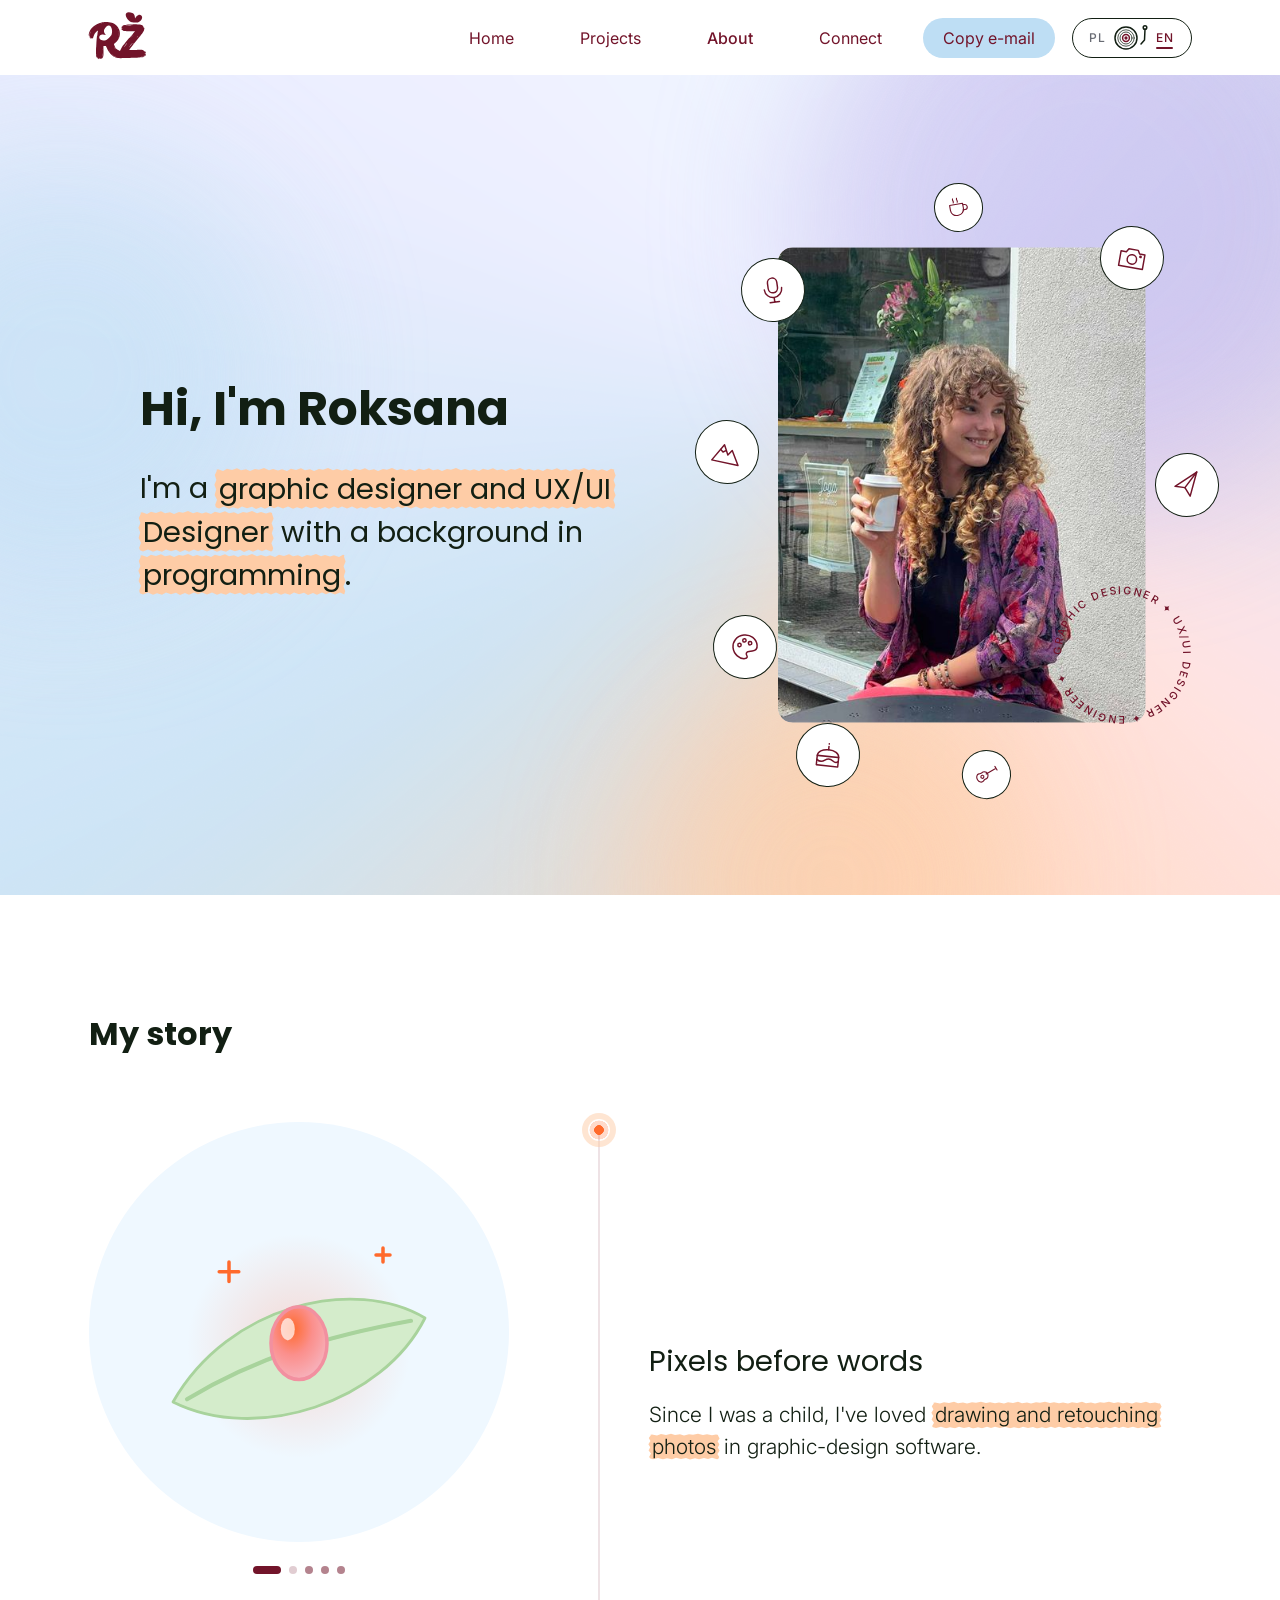
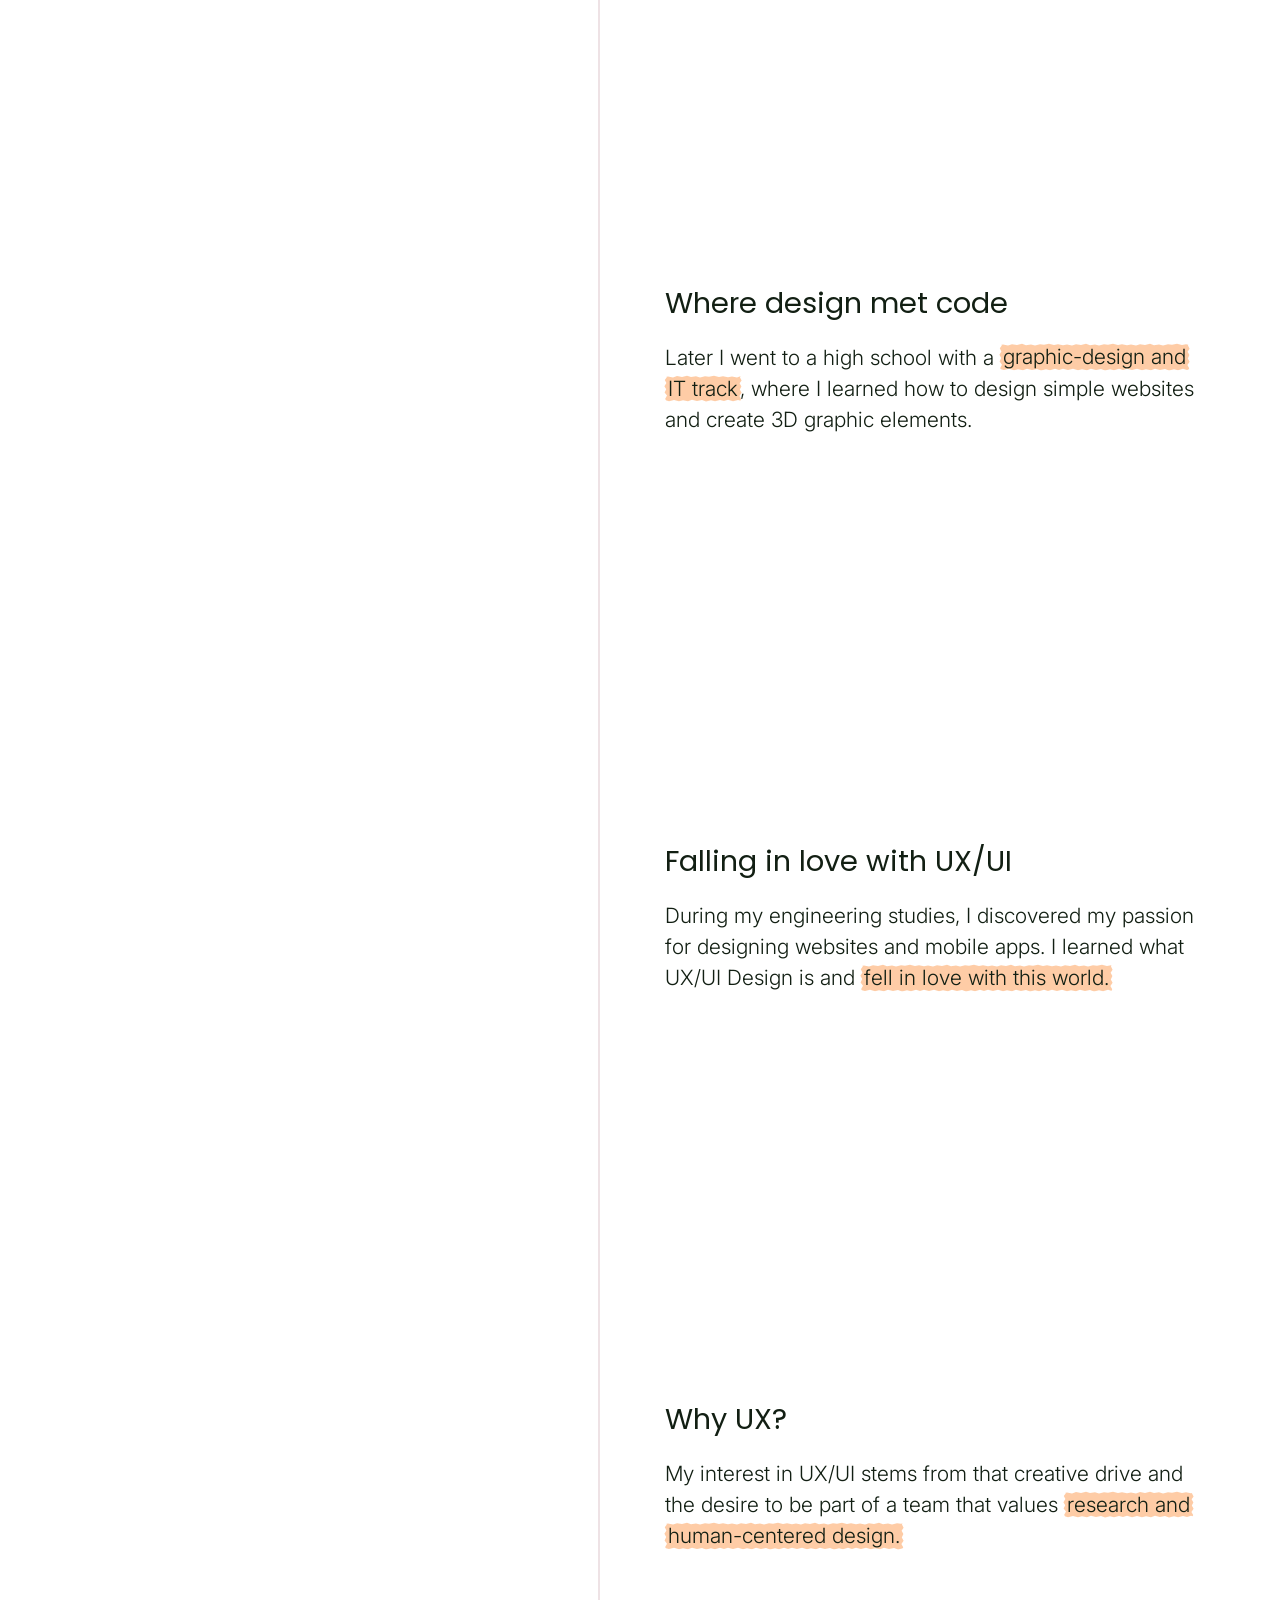
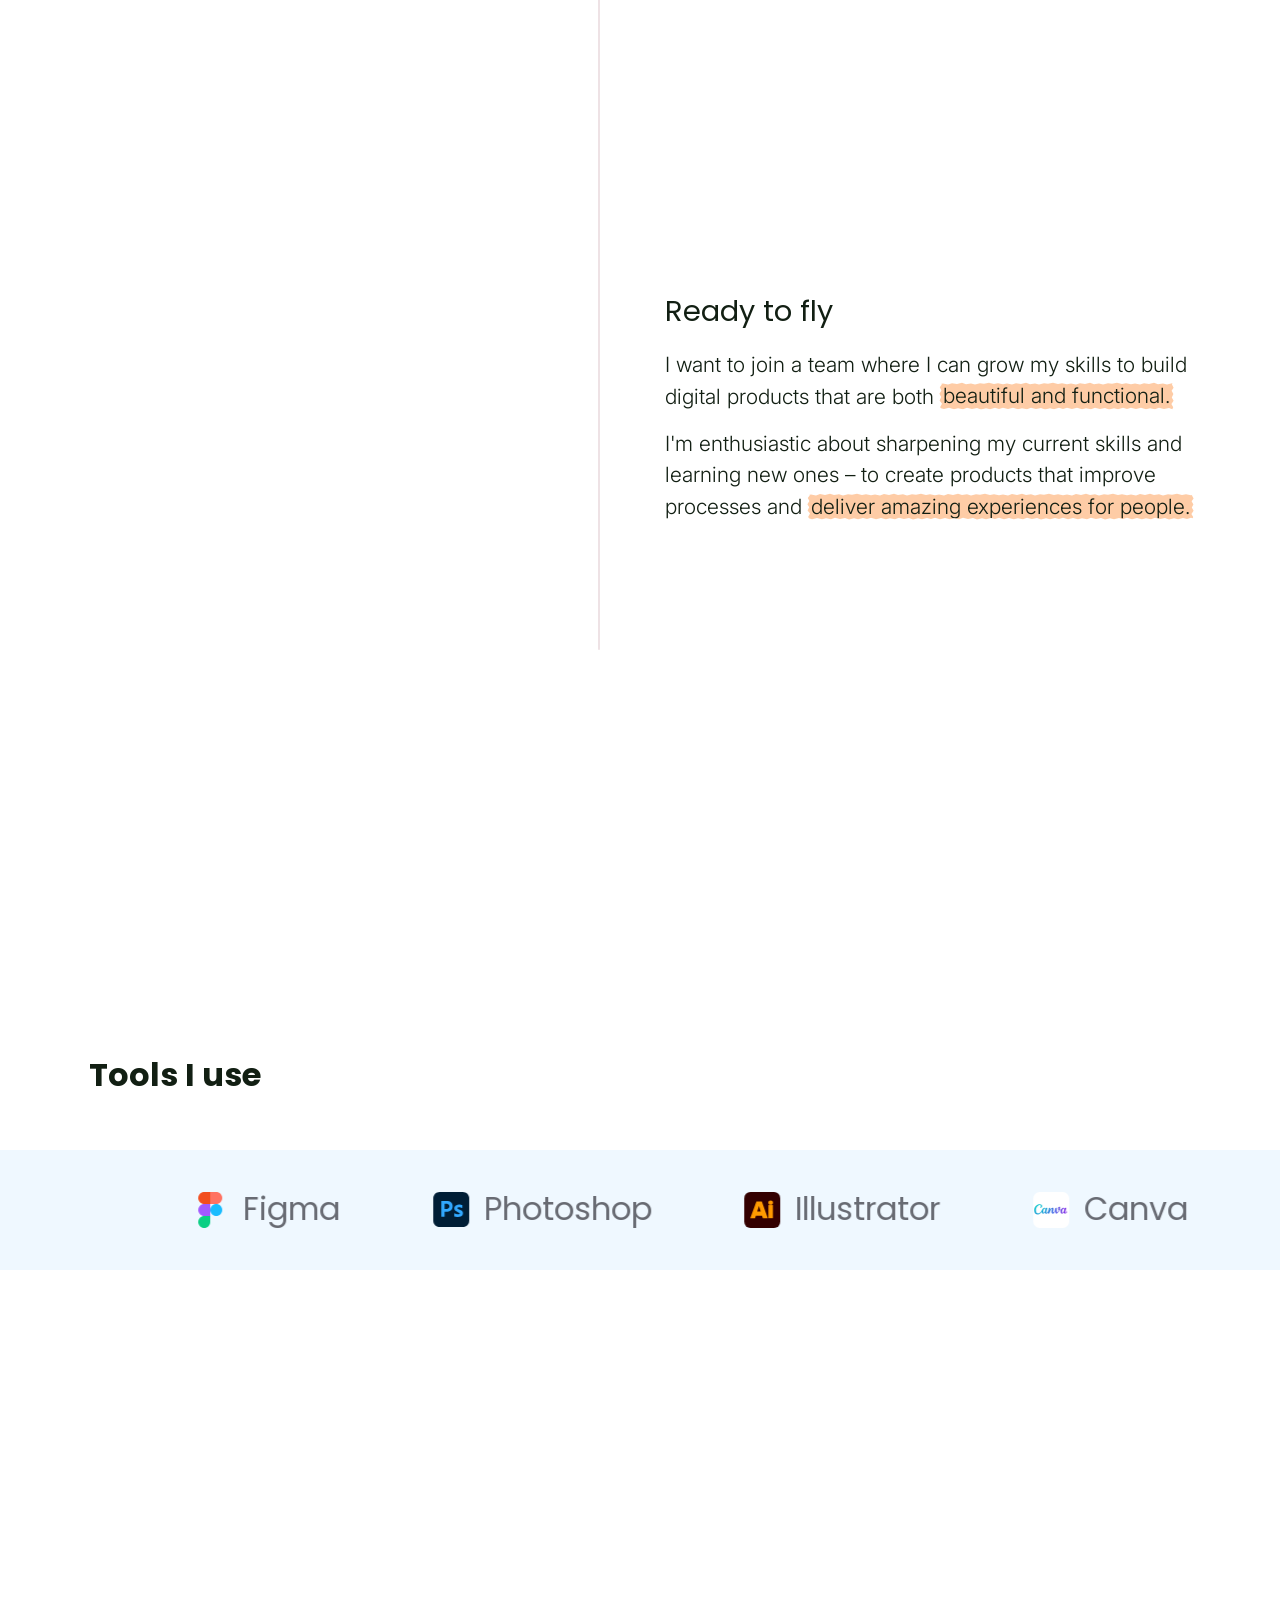
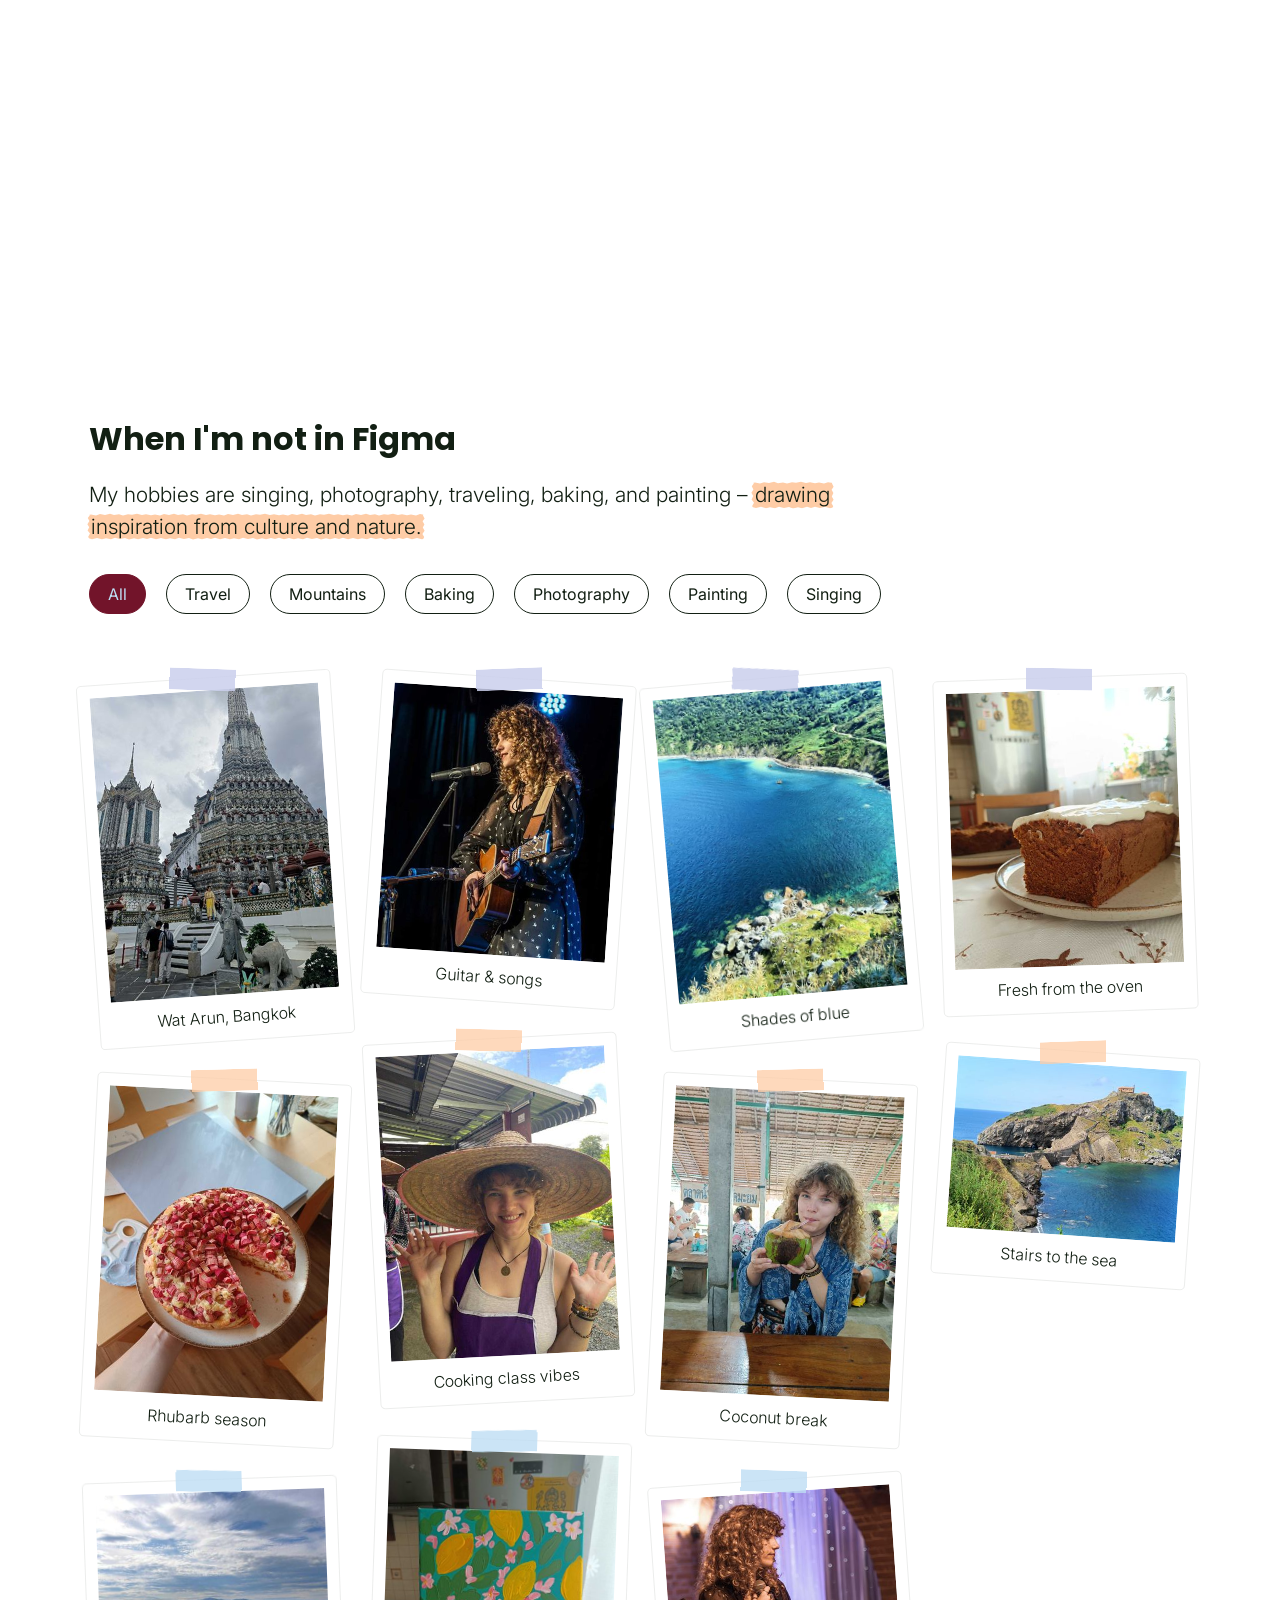
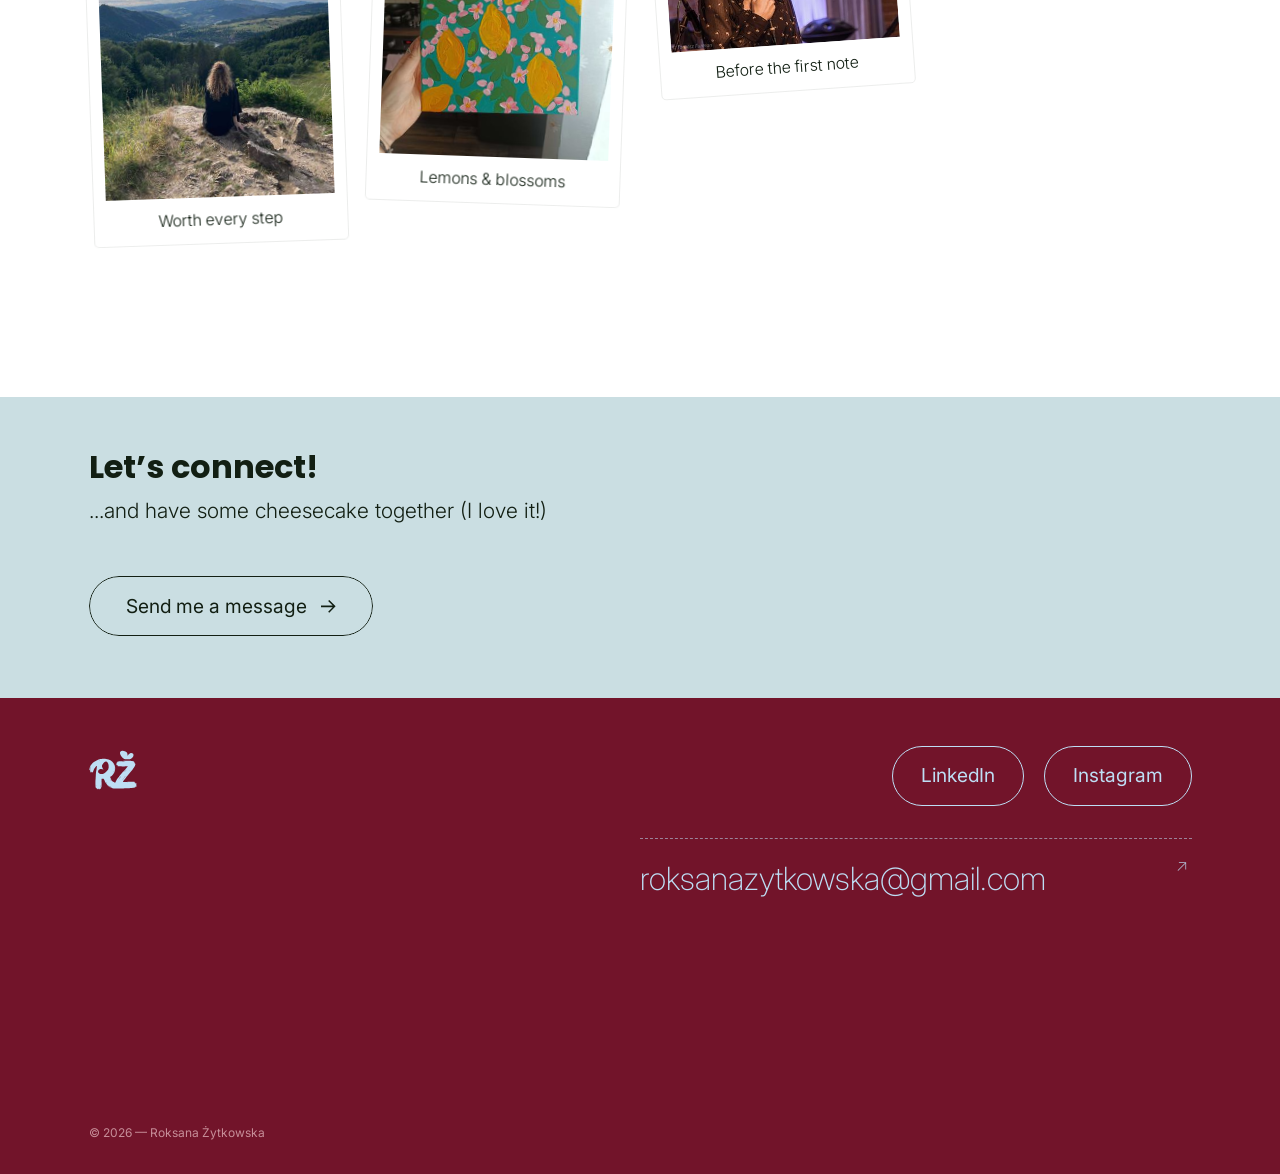
==== about.html @ 0e376415 "new portfolio website" ====
<!doctype html>
<html lang="en">
<head>
  <meta charset="utf-8">
  <meta name="viewport" content="width=device-width, initial-scale=1">
  <title>About me – Roksana Żytkowska</title>
  <meta name="description" content="About Roksana Żytkowska – a graphic designer and UX/UI designer with a background in programming: her story, the tools she uses and what she loves outside of design.">
  <meta name="theme-color" content="#72142A">
  <link rel="icon" href="/assets/fav-icon.svg" type="image/svg+xml">

  <link rel="preconnect" href="https://fonts.googleapis.com">
  <link rel="preconnect" href="https://fonts.gstatic.com" crossorigin>
  <link rel="stylesheet" href="https://fonts.googleapis.com/css2?family=Inter:wght@200;300;400;500&family=Poppins:wght@400;700&display=swap">

  <!-- shared (every page) -->
  <link rel="stylesheet" href="/css/tokens.css">
  <link rel="stylesheet" href="/css/base.css">
  <!-- this page -->
  <link rel="stylesheet" href="/css/home.css">
  <link rel="stylesheet" href="/css/about.css">

  <script src="/js/i18n.js" defer></script>
  <script src="/js/main.js" defer></script>
  <script src="/js/cursor-trail.js" defer></script>
  <script src="/js/home.js" defer></script>
  <script src="/js/about.js" defer></script>
</head>
<body>

<a class="skip-link" href="#main">Skip to content</a>

<!-- ===================== HEADER (copy as-is to every page) ===================== -->
<header class="site-header">
  <div class="container site-header__inner">
    <a class="site-header__logo" href="/" aria-label="Roksana Żytkowska – home">
      <img src="/assets/rz-logo-bordo.svg" alt="" width="60" height="47">
    </a>

    <button class="nav-toggle" type="button" aria-expanded="false" aria-controls="site-nav">
      <span class="nav-toggle__bar" aria-hidden="true"></span>
      <span class="visually-hidden">Menu</span>
    </button>

    <nav class="site-nav" id="site-nav" aria-label="Main">
      <ul class="site-nav__list">
        <li><a class="site-nav__link" href="/">Home</a></li>
        <li><a class="site-nav__link" href="/#projects">Projects</a></li>
        <li><a class="site-nav__link" href="/about.html">About</a></li>
        <li><a class="site-nav__link" href="/connect.html">Connect</a></li>
      </ul>
      <div class="copy-email" data-copy-email="roksanazytkowska@gmail.com">
        <button class="copy-email__btn" type="button">
          <span class="copy-email__labels">
            <span class="copy-email__label copy-email__label--default">Copy e-mail</span>
            <span class="copy-email__label copy-email__label--done" aria-hidden="true">Copied!
              <svg class="copy-email__check" viewBox="0 0 12 10" fill="none" aria-hidden="true" focusable="false"><path d="M1 5.5 4.2 8.5 11 1.5" stroke="currentColor" stroke-width="1.3" stroke-linecap="round" stroke-linejoin="round"/></svg>
            </span>
          </span>
        </button>
        <span class="copy-email__status visually-hidden" role="status" aria-live="polite"></span>
      </div>
    </nav>
    <button class="lang-switch" type="button" data-lang-switch data-lang="en" lang="en" aria-label="Change language to Polish" aria-describedby="lang-switch-state">
      <span class="lang-switch__plate" aria-hidden="true">
        <span class="lang-switch__mark lang-switch__mark--pl">PL</span>
        <span class="lang-switch__deck">
          <span class="lang-switch__flip">
            <span class="lang-switch__face lang-switch__face--a">
              <svg class="lang-switch__disc" viewBox="0 0 24 24" focusable="false">
                <circle class="ls-fill" cx="12" cy="12" r="11"/>
                <circle class="ls-groove" cx="12" cy="12" r="8.2"/>
                <circle class="ls-groove" cx="12" cy="12" r="6"/>
                <circle class="ls-accent ls-solid" cx="12" cy="12" r="3.4"/>
                <circle class="ls-hole" cx="12" cy="12" r=".9"/>
              </svg>
            </span>
            <span class="lang-switch__face lang-switch__face--b">
              <svg class="lang-switch__disc" viewBox="0 0 24 24" focusable="false">
                <circle class="ls-fill" cx="12" cy="12" r="11"/>
                <circle class="ls-groove" cx="12" cy="12" r="8.2"/>
                <circle class="ls-groove" cx="12" cy="12" r="6"/>
                <circle class="ls-accent" cx="12" cy="12" r="3.4"/>
                <circle class="ls-accent ls-solid" cx="12" cy="12" r=".9"/>
              </svg>
            </span>
          </span>
          <svg class="lang-switch__arm" viewBox="0 0 10 22" focusable="false">
            <circle class="ls-fill" cx="7" cy="2.5" r="1.8"/>
            <path d="M7 4.3 6.5 15 3 19"/>
          </svg>
        </span>
        <span class="lang-switch__mark lang-switch__mark--en">EN</span>
      </span>
      <span class="visually-hidden" id="lang-switch-state">Current language: English</span>
    </button>
  </div>
</header>
<!-- =================== /HEADER =================== -->

<main id="main" class="about-page">

  <!-- ===================== HERO: photo + floating passions ===================== -->
  <section class="ah" aria-labelledby="about-title" data-parallax-root>
    <div class="ah__bg" aria-hidden="true">
      <div class="ah__mesh"></div>
      <span class="ah__blob ah__blob--a" data-depth=".25"></span>
      <span class="ah__blob ah__blob--b" data-depth=".45"></span>
      <span class="ah__blob ah__blob--c" data-depth=".15"></span>
      <div class="grain"></div>
    </div>

    <div class="container ah__inner">
      <div class="ah__text">
        <h1 class="ah__title" id="about-title">
          <span class="ah__line"><span>Hi, I'm Roksana</span></span>
        </h1>
        <p class="h3 ah__lead">
          I'm a <mark class="marker">graphic designer and UX/UI Designer</mark> with a background in <mark class="marker">programming</mark>.
        </p>
      </div>

      <div class="ah__visual">
        <!-- rotating badge -->
        <svg class="ah__badge" viewBox="0 0 200 200" aria-hidden="true">
          <defs><path id="badgeCircle" d="M100,100 m-78,0 a78,78 0 1,1 156,0 a78,78 0 1,1 -156,0"/></defs>
          <text><textPath href="#badgeCircle" startOffset="0" data-badge data-en="graphic designer ✦ ux/ui designer ✦ engineer ✦ " data-pl="graficzka ✦ projektantka ux/ui ✦ inżynierka ✦ ">graphic designer ✦ ux/ui designer ✦ engineer ✦ </textPath></text>
        </svg>

        <figure class="ah__photo" data-depth=".08">
          <img src="/assets/about-me/hero/image1-800.jpg"
               srcset="/assets/about-me/hero/image1-480.jpg 480w, /assets/about-me/hero/image1-800.jpg 800w, /assets/about-me/hero/image1-1025.jpg 1025w"
               sizes="(max-width: 900px) min(80vw, 310px), 370px"
               width="1025" height="1275" fetchpriority="high" decoding="async"
               alt="Roksana smiling, holding a cup of coffee outside a café">
        </figure>

        <!-- floating passions -->
        <ul class="passions" aria-label="My passions">
          <li class="passion" style="--x:2%;--y:8%;--d:.9;--r:-8deg;--i:0">
            <button type="button" class="passion__btn" data-goto="singing" aria-label="Singing – see photos">
              <svg viewBox="0 0 48 48" aria-hidden="true"><rect x="17" y="6" width="14" height="22" rx="7"/><path d="M11 22a13 13 0 0 0 26 0M24 35v7M17 42h14"/></svg>
            </button>
            <span class="passion__label">Singing</span>
          </li>
          <li class="passion" style="--x:80%;--y:2%;--d:.6;--r:10deg;--i:1">
            <button type="button" class="passion__btn" data-goto="photography" aria-label="Photography – see photos">
              <svg viewBox="0 0 48 48" aria-hidden="true"><path d="M6 16h8l3-5h14l3 5h8v22H6Z"/><circle cx="24" cy="26" r="7"/><circle cx="36" cy="20" r="1"/></svg>
            </button>
            <span class="passion__label">Photography</span>
          </li>
          <li class="passion" style="--x:92%;--y:44%;--d:1.1;--r:-12deg;--i:2">
            <button type="button" class="passion__btn" data-goto="travel" aria-label="Traveling – see photos">
              <svg viewBox="0 0 48 48" aria-hidden="true"><path d="M42 8 6 22l14 5 5 14Z"/><path d="m20 27 22-19"/></svg>
            </button>
            <span class="passion__label">Traveling</span>
          </li>
          <li class="passion" style="--x:14%;--y:94%;--d:.75;--r:6deg;--i:3">
            <button type="button" class="passion__btn" data-goto="baking" aria-label="Baking – see photos">
              <svg viewBox="0 0 48 48" aria-hidden="true"><path d="M8 40h32V26H8Z"/><path d="M8 26c0-6 7-10 16-10s16 4 16 10"/><path d="M8 32c4 3 8 3 12 0s8-3 12 0 6 2 8 0"/><path d="M24 16v-5M24 7v.5"/></svg>
            </button>
            <span class="passion__label">Baking</span>
          </li>
          <li class="passion" style="--x:-4%;--y:74%;--d:1;--r:-6deg;--i:4">
            <button type="button" class="passion__btn" data-goto="painting" aria-label="Painting – see photos">
              <svg viewBox="0 0 48 48" aria-hidden="true"><path d="M24 6C13 6 6 14 6 23c0 10 8 18 16 18 4 0 4-3 3-5s0-5 4-5h5c5 0 8-3 8-8C42 13 34 6 24 6Z"/><circle cx="16" cy="20" r="2.5"/><circle cx="24" cy="14" r="2.5"/><circle cx="32" cy="19" r="2.5"/></svg>
            </button>
            <span class="passion__label">Painting</span>
          </li>
          <li class="passion" style="--x:-8%;--y:38%;--d:.5;--r:12deg;--i:5">
            <button type="button" class="passion__btn" data-goto="mountains" aria-label="Mountains – see photos">
              <svg viewBox="0 0 48 48" aria-hidden="true"><path d="M4 40 18 14l8 14 5-8 13 20Z"/><path d="m14 22 4 3 4-3"/></svg>
            </button>
            <span class="passion__label">Mountains</span>
          </li>
          <li class="passion passion--sm" style="--x:44%;--y:-6%;--d:1.3;--r:-10deg;--i:6">
            <button type="button" class="passion__btn" data-goto="all" aria-label="Coffee – see all photos">
              <svg viewBox="0 0 48 48" aria-hidden="true"><path d="M8 18h26v10a12 12 0 0 1-12 12h-2A12 12 0 0 1 8 28Z"/><path d="M34 21h3a5 5 0 0 1 0 10h-4M16 6c-2 3 2 5 0 8M24 6c-2 3 2 5 0 8"/></svg>
            </button>
            <span class="passion__label">Good coffee</span>
          </li>
          <li class="passion passion--sm" style="--x:50%;--y:99%;--d:.85;--r:14deg;--i:7">
            <button type="button" class="passion__btn" data-goto="singing" aria-label="Guitar – see photos">
              <svg viewBox="0 0 48 48" aria-hidden="true"><path d="M26 22c-3-3-9-2-11 2-1 2-3 2-5 3-4 2-4 8 0 12s10 4 12 0c1-2 1-4 3-5 4-2 5-8 1-12Z"/><circle cx="18" cy="31" r="3"/><path d="m24 24 16-16M37 5l6 6"/></svg>
            </button>
            <span class="passion__label">Guitar</span>
          </li>
        </ul>
      </div>
    </div>

  </section>

  <!-- ===================== STORY: metamorphosis ===================== -->
  <section class="story" id="story" aria-labelledby="story-title">
    <div class="container">
      <header class="section-head" data-reveal>
        <h2 class="h2" id="story-title">My story</h2>
      </header>

      <div class="story__grid">
        <!-- sticky illustration: changes with every step -->
        <div class="story__stage" aria-hidden="true">
          <div class="story__frame">
            <!-- shared defs: wing shapes and gradients from the homepage butterfly -->
            <svg class="stage-defs" width="0" height="0" focusable="false">
              <defs>
                <radialGradient id="abWingGrad" gradientUnits="userSpaceOnUse" cx="10" cy="40" r="470">
                  <stop offset="0" stop-color="#ff4a12"/><stop offset=".18" stop-color="#ff6a2c"/>
                  <stop offset=".42" stop-color="#fb8f8c"/><stop offset=".7" stop-color="#f8a7ae"/><stop offset="1" stop-color="#f6b9c6"/>
                </radialGradient>
                <radialGradient id="abSoft" cx="38%" cy="30%" r="80%">
                  <stop offset="0" stop-color="#ff6a2c"/><stop offset=".45" stop-color="#fb8f8c"/><stop offset="1" stop-color="#f6b9c6"/>
                </radialGradient>
                <radialGradient id="abHalo" cx="50%" cy="50%" r="50%">
                  <stop offset="0" stop-color="#ff8a6a" stop-opacity=".3"/><stop offset="1" stop-color="#ff8a6a" stop-opacity="0"/>
                </radialGradient>
                <radialGradient id="abCore" cx="50%" cy="50%" r="50%">
                  <stop offset="0" stop-color="#ff4a0a" stop-opacity=".85"/><stop offset=".35" stop-color="#ff5a1c" stop-opacity=".5"/>
                  <stop offset=".7" stop-color="#ff7a40" stop-opacity=".12"/><stop offset="1" stop-color="#ff7a40" stop-opacity="0"/>
                </radialGradient>
                <path id="abForeShape" d="M14,-14 C60,-90 150,-175 285,-202 C360,-217 432,-218 450,-196 C466,-170 442,-90 410,-4 C388,58 350,98 300,108 C220,106 100,84 22,34 Z"/>
                <path id="abHindShape" d="M22,28 C120,36 238,58 312,96 C336,150 338,232 326,292 C316,340 292,368 268,384 C266,398 262,410 258,424 C252,410 248,398 244,388 C196,394 128,382 92,330 C54,262 30,190 14,120 Z"/>
                <g id="abFore">
                  <use href="#abForeShape" fill="url(#abWingGrad)" fill-opacity=".86"/>
                  <g fill="none" stroke="#ee5f2a" stroke-width="2" stroke-linecap="round" stroke-opacity=".5">
                    <path d="M18,-14 C90,-110 190,-180 300,-200"/><path d="M20,-8 C120,-90 270,-150 425,-178"/>
                    <path d="M22,-4 C140,-70 300,-110 444,-128"/><path d="M24,0 C150,-40 320,-60 438,-70"/>
                    <path d="M26,6 C160,-10 320,-6 420,-12"/><path d="M26,12 C150,22 300,40 396,52"/>
                    <path d="M150,-60 C170,-140 260,-178 320,-160 C370,-142 340,-80 290,-58 C240,-38 170,-30 150,-60 Z"/>
                  </g>
                  <use href="#abForeShape" fill="none" stroke="#f290a0" stroke-width="3" stroke-opacity=".75"/>
                </g>
                <g id="abHind">
                  <use href="#abHindShape" fill="url(#abWingGrad)" fill-opacity=".84"/>
                  <g fill="none" stroke="#ee5f2a" stroke-width="2" stroke-linecap="round" stroke-opacity=".5">
                    <path d="M24,34 C140,60 250,90 318,140"/><path d="M24,40 C130,90 250,150 328,224"/>
                    <path d="M22,46 C120,120 230,220 310,318"/><path d="M20,52 C110,150 200,270 262,384"/>
                    <path d="M80,120 C140,150 200,210 220,280 C230,320 170,320 140,280 C110,240 90,180 80,120 Z"/>
                  </g>
                  <use href="#abHindShape" fill="none" stroke="#f290a0" stroke-width="3" stroke-opacity=".75"/>
                </g>
                <g id="abBody">
                  <ellipse cx="0" cy="40" rx="170" ry="210" fill="url(#abCore)"/>
                  <g fill="none" stroke="#ff5a20" stroke-width="6" stroke-linecap="round">
                    <path d="M -4,-30 C -14,-70 -34,-110 -52,-142"/><path d="M 4,-30 C 14,-70 34,-110 52,-142"/>
                  </g>
                  <ellipse cx="-53" cy="-146" rx="8" ry="14" fill="#ff5a20" transform="rotate(-28 -53 -146)"/>
                  <ellipse cx="53" cy="-146" rx="8" ry="14" fill="#ff5a20" transform="rotate(28 53 -146)"/>
                  <ellipse cx="0" cy="110" rx="17" ry="80" fill="#ff7d3a" opacity=".85"/>
                  <ellipse cx="0" cy="18" rx="21" ry="45" fill="#ff5418"/>
                  <circle cx="0" cy="-26" r="13" fill="#ff5418"/>
                </g>
              </defs>
            </svg>

            <!-- 1 · egg on a leaf -->
            <svg class="stage is-active" data-stage="1" viewBox="0 0 240 240">
              <circle cx="120" cy="130" r="80" fill="url(#abHalo)"/>
              <path class="st-leaf" d="M30 170c40-70 130-90 180-60-30 60-120 90-180 60Z"/>
              <path class="st-vein" d="M40 168c50-30 100-45 160-56"/>
              <ellipse class="st-egg" cx="120" cy="128" rx="20" ry="26"/>
              <ellipse class="st-shine" cx="112" cy="118" rx="5" ry="8"/>
              <g class="st-spark"><path d="M70 70v14M63 77h14"/><path d="M180 60v10M175 65h10"/></g>
            </svg>

            <!-- 2 · caterpillar -->
            <svg class="stage" data-stage="2" viewBox="0 0 240 240">
              <circle cx="120" cy="140" r="90" fill="url(#abHalo)"/>
              <path class="st-branch" d="M10 170c60-14 160-14 220 0"/>
              <g class="st-cater">
                <circle cx="60" cy="152" r="16"/><circle cx="88" cy="146" r="17"/>
                <circle cx="118" cy="142" r="18"/><circle cx="150" cy="144" r="18"/>
                <circle class="st-head" cx="182" cy="134" r="20"/>
              </g>
              <circle class="st-eye" cx="188" cy="128" r="3"/>
              <path class="st-ant" d="M180 116c-2-10-8-14-12-16M192 116c3-9 9-12 14-13"/>
              <g class="st-code"><text x="36" y="72">&lt;/&gt;</text><text x="150" y="58">3D</text></g>
            </svg>

            <!-- 3 · chrysalis -->
            <svg class="stage" data-stage="3" viewBox="0 0 240 240">
              <circle cx="120" cy="120" r="90" fill="url(#abHalo)"/>
              <path class="st-branch" d="M30 40h180"/>
              <path class="st-thread" d="M120 40v26"/>
              <g class="st-pod">
                <path class="st-chrysalis" d="M120 64c22 10 30 44 22 76-6 24-16 40-22 48-6-8-16-24-22-48-8-32 0-66 22-76Z"/>
                <path class="st-band" d="M102 104c12 6 24 6 36 0M100 132c13 6 27 6 40 0"/>
              </g>
              <g class="st-heart"><path d="M184 150c-6-8-20-4-16 6 3 6 16 14 16 14s13-8 16-14c4-10-10-14-16-6Z"/></g>
            </svg>

            <!-- 4 · butterfly (same drawing as the homepage hero) -->
            <svg class="stage" data-stage="4" viewBox="0 0 240 240">
              <g transform="translate(120 98) scale(.21)">
                <ellipse cx="0" cy="60" rx="300" ry="360" fill="url(#abHalo)"/>
                <g transform="scale(-1 1)"><g class="st-w"><use href="#abHind"/><use href="#abFore"/></g></g>
                <g class="st-w"><use href="#abHind"/><use href="#abFore"/></g>
                <use href="#abBody"/>
              </g>
            </svg>

            <!-- 5 · flying away -->
            <svg class="stage" data-stage="5" viewBox="0 0 240 240">
              <path class="st-trail" d="M20 210c40-10 50-60 90-60s40 40 70 20 10-50 6-70"/>
              <g class="st-fly">
                <g transform="translate(184 74) rotate(-14) scale(.12)">
                  <ellipse cx="0" cy="60" rx="300" ry="360" fill="url(#abHalo)"/>
                  <g transform="scale(-1 1)"><g class="st-w st-w--fast"><use href="#abHind"/><use href="#abFore"/></g></g>
                  <g class="st-w st-w--fast"><use href="#abHind"/><use href="#abFore"/></g>
                  <use href="#abBody"/>
                </g>
              </g>
            </svg>
          </div>
          <div class="story__dots"><span class="is-active"></span><span></span><span></span><span></span><span></span></div>
        </div>

        <!-- steps -->
        <ol class="story__steps">
          <li class="story__rail" aria-hidden="true"><span class="story__rail-fill"></span><span class="story__rail-bfly"></span></li>

          <li class="story__step is-active" data-step="1">
            <h3 class="h3 story__title">Pixels before words</h3>
            <p class="h5 story__text">Since I was a child, I've loved <mark class="marker">drawing and retouching photos</mark> in graphic-design software.</p>
          </li>
          <li class="story__step" data-step="2">
            <h3 class="h3 story__title">Where design met code</h3>
            <p class="h5 story__text">Later I went to a high school with a <mark class="marker">graphic-design and IT track</mark>, where I learned how to design simple websites and create 3D graphic elements.</p>
          </li>
          <li class="story__step" data-step="3">
            <h3 class="h3 story__title">Falling in love with UX/UI</h3>
            <p class="h5 story__text">During my engineering studies, I discovered my passion for designing websites and mobile apps. I learned what UX/UI Design is and <mark class="marker">fell in love with this world.</mark></p>
          </li>
          <li class="story__step" data-step="4">
            <h3 class="h3 story__title">Why UX?</h3>
            <p class="h5 story__text">My interest in UX/UI stems from that creative drive and the desire to be part of a team that values <mark class="marker">research and human-centered design.</mark></p>
          </li>
          <li class="story__step" data-step="5">
            <h3 class="h3 story__title">Ready to fly</h3>
            <p class="h5 story__text">I want to join a team where I can grow my skills to build digital products that are both <mark class="marker">beautiful and functional.</mark></p>
            <p class="h5 story__text">I'm enthusiastic about sharpening my current skills and learning new ones – to create products that improve processes and <mark class="marker">deliver amazing experiences for people.</mark></p>
          </li>
        </ol>
      </div>
    </div>
  </section>

  <!-- ===================== TOOLS ===================== -->

  <section class="toolbox" aria-labelledby="toolbox-title" data-tools>
    <!-- the inner block sticks while the page is scrolled; meanwhile the row moves in from the right (about.js) -->
    <div class="toolbox__pin" data-tools-pin>
      <div class="container">
        <h2 class="h2" id="toolbox-title">Tools I use</h2>
      </div>
      <div class="tools-band" data-tools-rail>
        <ul class="tools-band__track" data-tools-track>
            <li class="tool-item"><span class="tool-item__logo tool-item__logo--contain"><img src="/assets/about-me/tools/Figma-logo.svg" alt="" loading="lazy" decoding="async"></span><span class="tool-item__name">Figma</span></li>
            <li class="tool-item"><span class="tool-item__logo tool-item__logo--app"><img src="/assets/about-me/tools/Adobe_Photoshop_CC_icon.svg" alt="" loading="lazy" decoding="async"></span><span class="tool-item__name">Photoshop</span></li>
            <li class="tool-item"><span class="tool-item__logo tool-item__logo--app"><img src="/assets/about-me/tools/Adobe_Illustrator_CC_icon.svg" alt="" loading="lazy" decoding="async"></span><span class="tool-item__name">Illustrator</span></li>
            <li class="tool-item"><span class="tool-item__logo tool-item__logo--wide"><img src="/assets/about-me/tools/Canva_Logo.svg" alt="" loading="lazy" decoding="async"></span><span class="tool-item__name">Canva</span></li>
            <li class="tool-item"><span class="tool-item__logo tool-item__logo--app"><img src="/assets/about-me/tools/Adobe_Premiere_Pro_CC_icon.svg" alt="" loading="lazy" decoding="async"></span><span class="tool-item__name">Premiere Pro</span></li>
            <li class="tool-item"><span class="tool-item__logo tool-item__logo--mark" style="--ar:1.04"><img src="/assets/about-me/tools/Claude_AI_logo.svg" alt="" loading="lazy" decoding="async"></span><span class="tool-item__name">Claude</span></li>
            <li class="tool-item"><span class="tool-item__logo tool-item__logo--mark" style="--ar:1.04"><img src="/assets/about-me/tools/Google_Gemini_logo_2025.svg" alt="" loading="lazy" decoding="async"></span><span class="tool-item__name">Gemini</span></li>
            <li class="tool-item"><span class="tool-item__logo tool-item__logo--contain"><img src="/assets/about-me/tools/nanobanana.svg" alt="" loading="lazy" decoding="async"></span><span class="tool-item__name">Nano Banana</span></li>
            <li class="tool-item"><span class="tool-item__logo tool-item__logo--mark" style="--ar:.86"><img src="/assets/about-me/tools/Jira_Logo.svg" alt="" loading="lazy" decoding="async"></span><span class="tool-item__name">Jira</span></li>
        </ul>
      </div>
    </div>
  </section>

  <!-- ===================== GALLERY ===================== -->
  <section class="offscreen" id="offscreen" aria-labelledby="offscreen-title">
    <div class="container">
      <header class="section-head offscreen__head" data-reveal>
        <div>
          <h2 class="h2" id="offscreen-title">When I'm not in Figma</h2>
          <p class="h5 offscreen__lead">My hobbies are singing, photography, traveling, baking, and painting – <mark class="marker">drawing inspiration from culture and nature.</mark></p>
        </div>
        <div class="filters" role="group" aria-label="Filter photos by hobby" data-gallery-filters>
          <button class="chip" type="button" data-gfilter="all" aria-pressed="true">All</button>
          <button class="chip" type="button" data-gfilter="travel" aria-pressed="false">Travel</button>
          <button class="chip" type="button" data-gfilter="mountains" aria-pressed="false">Mountains</button>
          <button class="chip" type="button" data-gfilter="baking" aria-pressed="false">Baking</button>
          <button class="chip" type="button" data-gfilter="photography" aria-pressed="false">Photography</button>
          <button class="chip" type="button" data-gfilter="painting" aria-pressed="false">Painting</button>
          <button class="chip" type="button" data-gfilter="singing" aria-pressed="false">Singing</button>
        </div>
      </header>


      <ul class="polaroids" data-polaroids>
        <li class="polaroid" data-cat="travel" style="--rot:-4deg"><div class="polaroid__img"><img src="/assets/about-me/gallery/traveling1-800.jpg" srcset="/assets/about-me/gallery/traveling1-400.jpg 400w, /assets/about-me/gallery/traveling1-800.jpg 800w, /assets/about-me/gallery/traveling1-1200.jpg 1200w" sizes="(max-width: 560px) 46vw, (max-width: 900px) 31vw, 260px" width="1200" height="1600" loading="lazy" decoding="async" alt="An ornate temple tower covered in porcelain decorations under a cloudy sky"></div><p class="polaroid__cap">Wat Arun, Bangkok</p></li>
        <li class="polaroid" data-cat="baking" style="--rot:3deg"><div class="polaroid__img"><img src="/assets/about-me/gallery/baking1-800.jpg" srcset="/assets/about-me/gallery/baking1-400.jpg 400w, /assets/about-me/gallery/baking1-800.jpg 800w, /assets/about-me/gallery/baking1-1200.jpg 1200w" sizes="(max-width: 560px) 46vw, (max-width: 900px) 31vw, 260px" width="1200" height="1600" loading="lazy" decoding="async" alt="A homemade rhubarb cake with one slice cut out"></div><p class="polaroid__cap">Rhubarb season</p></li>
        <li class="polaroid" data-cat="mountains" style="--rot:-2deg"><div class="polaroid__img"><img src="/assets/about-me/gallery/mountains1-800.jpg" srcset="/assets/about-me/gallery/mountains1-400.jpg 400w, /assets/about-me/gallery/mountains1-800.jpg 800w, /assets/about-me/gallery/mountains1-1200.jpg 1200w" sizes="(max-width: 560px) 46vw, (max-width: 900px) 31vw, 260px" width="1200" height="1600" loading="lazy" decoding="async" alt="Roksana sitting on a rock, looking out over green mountain valleys"></div><p class="polaroid__cap">Worth every step</p></li>
        <li class="polaroid" data-cat="singing" style="--rot:4deg"><div class="polaroid__img"><img src="/assets/about-me/gallery/singing2-800.jpg" srcset="/assets/about-me/gallery/singing2-400.jpg 400w, /assets/about-me/gallery/singing2-800.jpg 800w, /assets/about-me/gallery/singing2-1200.jpg 1080w" sizes="(max-width: 560px) 46vw, (max-width: 900px) 31vw, 260px" width="1080" height="1250" loading="lazy" decoding="async" alt="Roksana singing on stage and playing an acoustic guitar"></div><p class="polaroid__cap">Guitar &amp; songs</p></li>
        <li class="polaroid" data-cat="travel" style="--rot:-3deg"><div class="polaroid__img"><img src="/assets/about-me/gallery/traveling2-800.jpg" srcset="/assets/about-me/gallery/traveling2-400.jpg 400w, /assets/about-me/gallery/traveling2-800.jpg 800w, /assets/about-me/gallery/traveling2-1200.jpg 1200w" sizes="(max-width: 560px) 46vw, (max-width: 900px) 31vw, 260px" width="1200" height="1600" loading="lazy" decoding="async" alt="Roksana waving, wearing a big straw hat and a purple apron at a cooking class"></div><p class="polaroid__cap">Cooking class vibes</p></li>
        <li class="polaroid" data-cat="painting" style="--rot:2deg"><div class="polaroid__img"><img src="/assets/about-me/gallery/painting1-800.jpg" srcset="/assets/about-me/gallery/painting1-400.jpg 400w, /assets/about-me/gallery/painting1-800.jpg 800w, /assets/about-me/gallery/painting1-1200.jpg 1200w" sizes="(max-width: 560px) 46vw, (max-width: 900px) 31vw, 260px" width="1200" height="1600" loading="lazy" decoding="async" alt="An acrylic painting of yellow lemons, green leaves and pink blossoms on a teal background"></div><p class="polaroid__cap">Lemons &amp; blossoms</p></li>
        <li class="polaroid" data-cat="photography" style="--rot:-5deg"><div class="polaroid__img"><img src="/assets/about-me/gallery/photography1-800.jpg" srcset="/assets/about-me/gallery/photography1-400.jpg 400w, /assets/about-me/gallery/photography1-800.jpg 800w, /assets/about-me/gallery/photography1-1200.jpg 1200w" sizes="(max-width: 560px) 46vw, (max-width: 900px) 31vw, 260px" width="1200" height="1600" loading="lazy" decoding="async" alt="A deep blue bay seen from a cliff, with rocks and green hills"></div><p class="polaroid__cap">Shades of blue</p></li>
        <li class="polaroid" data-cat="travel" style="--rot:3deg"><div class="polaroid__img"><img src="/assets/about-me/gallery/traveling3-800.jpg" srcset="/assets/about-me/gallery/traveling3-400.jpg 400w, /assets/about-me/gallery/traveling3-800.jpg 800w, /assets/about-me/gallery/traveling3-1200.jpg 1200w" sizes="(max-width: 560px) 46vw, (max-width: 900px) 31vw, 260px" width="1200" height="1600" loading="lazy" decoding="async" alt="Roksana drinking from a fresh coconut at a market"></div><p class="polaroid__cap">Coconut break</p></li>
        <li class="polaroid" data-cat="singing" style="--rot:-4deg"><div class="polaroid__img"><img src="/assets/about-me/gallery/singing1-800.jpg" srcset="/assets/about-me/gallery/singing1-400.jpg 400w, /assets/about-me/gallery/singing1-800.jpg 800w, /assets/about-me/gallery/singing1-1200.jpg 1200w" sizes="(max-width: 560px) 46vw, (max-width: 900px) 31vw, 260px" width="1200" height="800" loading="lazy" decoding="async" alt="Roksana on stage holding a microphone, photo by Tomasz Furman"></div><p class="polaroid__cap">Before the first note</p></li>
        <li class="polaroid" data-cat="baking" style="--rot:-2deg"><div class="polaroid__img"><img src="/assets/about-me/gallery/baking2-800.jpg" srcset="/assets/about-me/gallery/baking2-400.jpg 400w, /assets/about-me/gallery/baking2-800.jpg 800w, /assets/about-me/gallery/baking2-1200.jpg 1200w" sizes="(max-width: 560px) 46vw, (max-width: 900px) 31vw, 260px" width="1200" height="1448" loading="lazy" decoding="async" alt="A loaf cake with white frosting on a plate"></div><p class="polaroid__cap">Fresh from the oven</p></li>
        <li class="polaroid" data-cat="travel" style="--rot:4deg"><div class="polaroid__img"><img src="/assets/about-me/gallery/traveling4-800.jpg" srcset="/assets/about-me/gallery/traveling4-400.jpg 400w, /assets/about-me/gallery/traveling4-800.jpg 800w, /assets/about-me/gallery/traveling4-1200.jpg 1200w" sizes="(max-width: 560px) 46vw, (max-width: 900px) 31vw, 260px" width="1200" height="900" loading="lazy" decoding="async" alt="A rocky island with a winding stone staircase leading to a chapel above the sea"></div><p class="polaroid__cap">Stairs to the sea</p></li>
      </ul>
      <p class="visually-hidden" role="status" aria-live="polite" data-gallery-status></p>
    </div>
  </section>

  <!-- ===================== LET'S CONNECT ===================== -->
  <section class="connect" id="connect" aria-labelledby="connect-title">
    <div class="connect__media" aria-hidden="true">
      <video class="connect__video" src="/assets/homepage/cheeseecake.mp4"
             autoplay muted loop playsinline disablepictureinpicture disableremoteplayback
             preload="metadata" tabindex="-1"></video>
    </div>
    <div class="container connect__inner">
      <h2 class="h2" id="connect-title">Let’s connect!</h2>
      <p class="h5 connect__lead">...and have some cheesecake together (I love it!)</p>
      <a class="btn connect__btn" href="mailto:roksanazytkowska@gmail.com">
        Send me a message <span class="icon icon--right" aria-hidden="true"></span>
      </a>
    </div>
  </section>

</main>

<!-- ===================== FOOTER (copy as-is to every page) ===================== -->
<footer class="site-footer">
  <div class="container site-footer__inner">
    <a class="site-footer__logo" href="/" aria-label="Roksana Żytkowska – home">
      <img src="/assets/rz-logo-light.svg" alt="" width="52" height="40">
    </a>

    <div class="site-footer__aside">
      <ul class="site-footer__social" aria-label="Social media">
        <!-- PLACEHOLDER links -->
        <li><a class="btn btn--on-dark" href="#" rel="noopener">LinkedIn</a></li>
        <li><a class="btn btn--on-dark" href="#" rel="noopener">Instagram</a></li>
      </ul>
      <a class="footer-mail" href="mailto:roksanazytkowska@gmail.com">
        roksanazytkowska@gmail.com<span class="footer-mail__arrow" aria-hidden="true">↗</span>
      </a>
    </div>

    <p class="site-footer__copy">© 2026 — Roksana Żytkowska</p>
  </div>
</footer>
<!-- =================== /FOOTER =================== -->

</body>
</html>
---- css/tokens.css ----
/* ==========================================================================
   Design tokens – roksana-design.pl
   Shared by every page. Change values here, not in component styles.
   ========================================================================== */

:root {
  /* ---- Colours ---- */
  --c-bordo: #72142A;          /* accent, footer, active filter, tap state */
  --c-text: #121F13;           /* body text */
  --c-blue-light: #BEDEF4;     /* button hover, "Copy e-mail" */
  --c-band: #EFF8FF;           /* carousel background */
  --c-connect: #CADEE2;        /* "Let's connect" – matches the cheesecake video backdrop */
  --c-peach: #FECCA6;          /* text highlight, nav hover */
  --c-placeholder: #FFDFE3;    /* image placeholders */
  --c-bordo-muted: #B4838E;    /* breadcrumb current page, inactive side navigation */
  --c-lilac: #CACFED;          /* case study: prototype image background */
  --c-cover: #E9EAFF;          /* case study: backdrop behind the full-width cover image */
  --c-cream: #FAF1E8;          /* SensoŁapki brand cream (cover backdrop) */
  --c-white: #FFFFFF;

  --c-text-muted: #686B73;     /* carousel items */
  --c-disabled: #A3A6AB;       /* disabled button text + border */
  --c-rule: rgba(18, 31, 19, .55);
  --c-on-bordo-muted: rgba(255, 223, 227, .6); /* footer copyright */

  /* ---- Fonts ---- */
  --font-heading: "Poppins", system-ui, -apple-system, "Segoe UI", sans-serif;
  --font-ui: "Inter", system-ui, -apple-system, "Segoe UI", sans-serif;

  /* ---- Type scale (desktop values from content.txt, fluid down to mobile) ---- */
  --fs-hero: clamp(1.75rem, 1.2rem + 2.2vw, 3rem);       /* 48px  Poppins 400/700 */
  --fs-h1: clamp(1.75rem, 1.4rem + 1.4vw, 2.5rem);       /* 40px  Poppins 400 */
  --fs-h2: clamp(1.5rem, 1.25rem + 1vw, 2rem);           /* 32px  Poppins 700 */
  --fs-h3: clamp(1.25rem, 1rem + 1vw, 2rem);             /* 32px  Poppins 400 */
  --fs-h4: clamp(1.25rem, 1rem + 1vw, 2rem);             /* 32px  Inter 200 */
  --fs-h5: clamp(1.0625rem, .95rem + .45vw, 1.5rem);     /* 24px  Inter 300 (Light) */
  --fs-carousel: clamp(1.375rem, 1.1rem + 1.1vw, 2rem);  /* 32px  Poppins 400 */
  --fs-btn: clamp(1.0625rem, 1rem + .25vw, 1.25rem);     /* 20px  Inter 400 */
  --fs-ui: 1rem;                                         /* 16px  nav, filters */
  --fs-small: .75rem;                                    /* 12px  "Copied", © */
  --lh: 1.5;

  /* ---- Layout ---- */
  --container: 1103px;
  --gutter: clamp(16px, 4vw, 40px);
  --indent: clamp(0px, 4vw, 62px);   /* hero + intro text inset, as in the mockup */
  --header-h: 75px;

  /* ---- Shape ---- */
  --radius-pill: 999px;
  --radius-lg: 30px;
  --radius-md: 15px;

  /* ---- Motion ---- */
  --ease: cubic-bezier(.2, .7, .2, 1);
  --dur: .2s;

  /* ---- Cursors (hotspot = arrow tip / tool tip; standard cursor as fallback) ---- */
  --cursor-default: url("/assets/coursor-sec.svg?v=2") 5 5, auto;
  --cursor-pointer: url("/assets/coursor-sec.svg?v=2") 5 5, pointer;
  --cursor-work: url("/assets/coursor-work-hover-sec.svg?v=2") 12 11, pointer;
  --cursor-discover: url("/assets/coursor-discover-hover-sec.svg?v=1") 5 28, pointer;
}
---- css/base.css ----
/* ==========================================================================
   Base – shared by every page
   reset · typography · layout · buttons · header · footer · cursors
   ========================================================================== */

/* ---------- Reset ---------- */
*, *::before, *::after { box-sizing: border-box; }
html { -webkit-text-size-adjust: 100%; scroll-behavior: smooth; scroll-padding-top: calc(var(--header-h) + 16px); }
body {
  margin: 0;
  background: var(--c-white);
  color: var(--c-text);
  font-family: var(--font-ui);
  font-size: var(--fs-ui);
  line-height: var(--lh);
  -webkit-font-smoothing: antialiased;
  text-rendering: optimizeLegibility;
  overflow-x: clip;
}
h1, h2, h3, h4, h5, p, ul, figure { margin: 0; }
ul { padding: 0; list-style: none; }
img, svg { display: block; max-width: 100%; }
a { color: inherit; text-decoration: none; }
button { font: inherit; color: inherit; background: none; border: 0; padding: 0; }

@media (prefers-reduced-motion: reduce) {
  html { scroll-behavior: auto; }
  *, *::before, *::after { transition-duration: .01ms !important; }
}

/* ---------- Text selection ---------- */
::selection { background: var(--c-bordo); color: var(--c-blue-light); }
/* on the bordo footer the colours swap, otherwise the selection would be invisible */
.site-footer ::selection { background: var(--c-blue-light); color: var(--c-bordo); }

/* ---------- Custom cursors ---------- */
html, body { cursor: var(--cursor-default); }
a, button, [role="button"], label, summary { cursor: var(--cursor-pointer); }
button:disabled, [aria-disabled="true"] { cursor: not-allowed; }

/* ---------- Cursor trail: little butterflies (js/cursor-trail.js) ----------
   Each one appears behind the cursor, flaps its wings and flutters up and away
   while fading out. Colours follow the hero butterfly (orange → pink). */
.cursor-trail {
  position: fixed;
  inset: 0;
  z-index: 999;
  pointer-events: none;
  overflow: hidden;
}
.cursor-bfly {
  position: absolute;
  width: var(--size, 16px);
  height: var(--size, 16px);
  margin: calc(var(--size, 16px) / -2) 0 0 calc(var(--size, 16px) / -2);
  animation: bfly-fly 1.4s cubic-bezier(.25, .6, .3, 1) forwards;
}
.cursor-bfly svg { width: 100%; height: 100%; overflow: visible; }
.cursor-bfly__wings {
  fill: currentColor;
  transform-box: fill-box;
  transform-origin: center;
  animation: bfly-flap var(--flap, .2s) ease-in-out infinite alternate;
}
.cursor-bfly__body { fill: var(--c-bordo); }

@keyframes bfly-fly {
  0%   { opacity: 0; transform: translate(0, 0) rotate(0) scale(.4); }
  15%  { opacity: .95; transform: translate(calc(var(--tx) * .15), calc(var(--ty) * .15)) rotate(calc(var(--rot) * .3)) scale(1); }
  70%  { opacity: .85; }
  100% { opacity: 0; transform: translate(var(--tx), var(--ty)) rotate(var(--rot)) scale(.7); }
}
/* seen from above: wings fold towards the body and open again */
@keyframes bfly-flap {
  from { transform: scaleX(1); }
  to   { transform: scaleX(.25); }
}
@media (prefers-reduced-motion: reduce) {
  .cursor-trail { display: none; }
}

/* ---------- Accessibility helpers ---------- */
.visually-hidden {
  position: absolute !important;
  width: 1px; height: 1px;
  margin: -1px; padding: 0; border: 0;
  overflow: hidden; clip: rect(0 0 0 0); clip-path: inset(50%);
  white-space: nowrap;
}
.skip-link {
  position: absolute; left: 16px; top: -100px; z-index: 1000;
  padding: 12px 20px;
  background: var(--c-bordo); color: var(--c-white);
  border-radius: var(--radius-pill);
}
.skip-link:focus { top: 12px; }

:focus-visible {
  outline: 3px solid var(--c-bordo);
  outline-offset: 3px;
}

/* ---------- Typography (scale from content.txt) ---------- */
.h1 { font: 400 var(--fs-h1)/var(--lh) var(--font-heading); }
.h2 { font: 700 var(--fs-h2)/var(--lh) var(--font-heading); }
.h3 { font: 400 var(--fs-h3)/var(--lh) var(--font-heading); }
.h4 { font: 200 var(--fs-h4)/var(--lh) var(--font-ui); }
.h5 { font: 300 var(--fs-h5)/var(--lh) var(--font-ui); }

/* ---------- Layout ---------- */
.container {
  width: 100%;
  max-width: calc(var(--container) + 2 * var(--gutter));
  margin-inline: auto;
  padding-inline: var(--gutter);
}

/* ---------- Icons (SVG used as a mask → inherits text colour) ---------- */
.icon {
  display: inline-block;
  flex: none;
  background-color: currentColor;
  -webkit-mask: var(--icon) center / contain no-repeat;
          mask: var(--icon) center / contain no-repeat;
}
.icon--right  { --icon: url("/assets/right-arrow.svg");  width: 15px; height: 13px; }
.icon--down   { --icon: url("/assets/down-arrow.svg");   width: 13px; height: 15px; }
.icon--arrow  { --icon: url("/assets/arrow-button.svg"); width: 44px; height: 39px; }

/* ---------- Peach "marker" highlight with irregular edges ----------
   Fill = background colour, ragged top/bottom = repeating mask tile,
   ragged ends = two small caps. Works across line breaks (box-decoration-break).
   Used in the homepage intro and for case-study tags. */
.marker {
  --marker-edge: url("data:image/svg+xml,%3Csvg xmlns='http://www.w3.org/2000/svg' viewBox='0 0 64 40' preserveAspectRatio='none'%3E%3Cpath d='M0 3.2 4 2.1 9 3.6 13 1.6 18 2.8 23 1.2 27 3.1 32 2 36 3.7 41 1.9 45 2.6 50 1 55 3 59 1.8 64 3.2V36.4L60 38.2 56 36.6 51 38.6 47 37 42 38.9 38 36.8 33 38.2 28 36.5 24 38.7 19 37.1 15 38.5 10 36.6 5 38.4 0 36.4Z'/%3E%3C/svg%3E");
  --marker-start: url("data:image/svg+xml,%3Csvg xmlns='http://www.w3.org/2000/svg' viewBox='0 0 10 40' preserveAspectRatio='none'%3E%3Cpath d='M10 0V40H2.6L1.2 35 3 30.5.6 26 2.2 21 .4 16.5 2.4 12 .8 7.5 2.8 3.4 1.6 0Z'/%3E%3C/svg%3E");
  --marker-end: url("data:image/svg+xml,%3Csvg xmlns='http://www.w3.org/2000/svg' viewBox='0 0 10 40' preserveAspectRatio='none'%3E%3Cpath d='M0 0V40H7.8L9.2 35.4 7.4 31 9.6 26.2 7.8 21.6 9.4 17 7.6 12.4 9.6 8 8 3.6 8.8 0Z'/%3E%3C/svg%3E");
  --marker-mid: linear-gradient(#000 0 0);

  color: inherit;
  padding: .06em .18em;
  margin: 0 -.06em;
  /* the fill is a gradient so it can be "drawn" from left to right (homepage) */
  background: linear-gradient(var(--c-peach), var(--c-peach)) left center / 100% 100% no-repeat;
  -webkit-box-decoration-break: clone;
          box-decoration-break: clone;

  mask-image: var(--marker-edge), var(--marker-start), var(--marker-end), var(--marker-mid);
  mask-size: 64px 100%, 10px 100%, 10px 100%, calc(100% - 18px) 100%;
  mask-position: 0 0, left top, right top, center;
  mask-repeat: repeat-x, no-repeat, no-repeat, no-repeat;
  mask-composite: intersect, add, add, add;
}

/* ==========================================================================
   Buttons
   ========================================================================== */

/* Outline button: "Discover my work", "Go to case study", "Send me a message" */
.btn {
  display: inline-flex;
  align-items: center;
  justify-content: center;
  gap: 14px;
  min-height: 60px;
  padding: 0 36px;
  border: 1px solid var(--c-text);
  border-radius: var(--radius-pill);
  background: var(--c-white);
  color: var(--c-text);
  font: 400 var(--fs-btn)/1.2 var(--font-ui);
  white-space: nowrap;
  transition: background-color var(--dur) var(--ease), color var(--dur) var(--ease), border-color var(--dur) var(--ease), transform var(--dur) var(--ease);
}
@media (hover: hover) {
  .btn:hover { background: var(--c-blue-light); transform: translateY(-2px); }
}
.btn:active { transform: none; }
.btn:active { background: var(--c-bordo); border-color: var(--c-bordo); color: var(--c-white); }
.btn:disabled, .btn[aria-disabled="true"] {
  background: var(--c-white);
  border-color: var(--c-disabled);
  color: var(--c-disabled);
  pointer-events: none;
}

/* Outline button on bordo background: LinkedIn, Instagram */
.btn--on-dark {
  background: transparent;
  border-color: var(--c-blue-light);
  color: var(--c-blue-light);
  padding: 0 28px;
}
@media (hover: hover) {
  .btn--on-dark:hover { background: transparent; border-color: var(--c-white); color: var(--c-white); transform: none; } /* LinkedIn / Instagram don't lift */
}
.btn--on-dark:active { background: rgba(190, 222, 244, .12); border-color: var(--c-blue-light); color: var(--c-blue-light); }
.btn--on-dark:focus-visible { outline-color: var(--c-blue-light); }

/* Pill / chip: filters (All, UX/UI, Branding) */
.chip {
  display: inline-flex;
  align-items: center;
  min-height: 40px;
  padding: 0 18px;
  border: 1px solid var(--c-text);
  border-radius: var(--radius-pill);
  background: var(--c-white);
  color: var(--c-text);
  font: 400 var(--fs-ui)/1 var(--font-ui);
  white-space: nowrap;
  transition: background-color var(--dur) var(--ease), color var(--dur) var(--ease), border-color var(--dur) var(--ease), transform var(--dur) var(--ease);
}
@media (hover: hover) {
  .chip:hover { background: var(--c-blue-light); transform: translateY(-2px); }
  .chip[aria-pressed="true"]:hover { background: var(--c-bordo); }
}
.chip[aria-pressed="true"],
.chip:active { background: var(--c-bordo); border-color: var(--c-bordo); color: var(--c-blue-light); }
.chip:active { transform: none; }
.chip:disabled { transform: none; }
.chip:disabled { background: var(--c-white); border-color: var(--c-disabled); color: var(--c-disabled); }

/* ==========================================================================
   Header
   ========================================================================== */
.site-header {
  position: sticky;
  top: 0;
  z-index: 100;
  background: var(--c-white);
}
.site-header__inner {
  display: flex;
  align-items: center;
  justify-content: space-between;
  gap: 24px;
  height: var(--header-h);
}
/* the logo SVG has a square 1159 viewBox with empty margins → the image box is larger than the visible mark */
.site-header__logo { display: block; width: 60px; height: 47px; flex: none; position: relative; }
.site-header__logo img { position: absolute; left: -2px; top: 50%; width: 63px; height: 63px; max-width: none; transform: translateY(-46%); }

.site-nav { display: flex; align-items: center; gap: 17px; }
.site-nav__list { display: flex; align-items: center; gap: 18px; }

.site-nav__link {
  display: inline-flex;
  align-items: center;
  min-height: 40px;
  padding: 0 24px;
  border-radius: var(--radius-pill);
  color: var(--c-bordo);
  font: 400 var(--fs-ui)/1 var(--font-ui);
  transition: background-color var(--dur) var(--ease);
}
@media (hover: hover) {
  .site-nav__link:hover { background: var(--c-peach); }
}
.site-nav__link:active { background: transparent; }
.site-nav__link[aria-current="page"] { font-weight: 500; }

/* "Copy e-mail" */
.copy-email { position: relative; }
.copy-email__btn {
  display: inline-flex;
  align-items: center;
  min-height: 40px;
  padding: 0 20px;
  border-radius: var(--radius-pill);
  background: var(--c-blue-light);
  color: var(--c-bordo);
  font: 400 var(--fs-ui)/1 var(--font-ui);
  white-space: nowrap;
  transition: background-color var(--dur) var(--ease), color var(--dur) var(--ease), transform var(--dur) var(--ease);
}
@media (hover: hover) {
  .copy-email__btn:hover { background: var(--c-bordo); color: var(--c-white); transform: translateY(-2px); }
}
.copy-email__btn:active { transform: none; }
.copy-email__btn:active,
.copy-email.is-copied .copy-email__btn { background: var(--c-blue-light); color: var(--c-bordo); transform: none; }

/* both labels share one grid cell → the button keeps the width of the longer one */
.copy-email__labels { display: grid; justify-items: center; }
.copy-email__label { grid-area: 1 / 1; display: inline-flex; align-items: center; gap: 6px; transition: opacity var(--dur) var(--ease); }
.copy-email__label--done { opacity: 0; }
.copy-email__check { width: 12px; height: 10px; flex: none; }
.copy-email.is-copied .copy-email__label--default { opacity: 0; }
.copy-email.is-copied .copy-email__label--done { opacity: 1; }

/* ---------- Language switch (PL / EN) – line-art vinyl record ----------
   White pill with a black outline like the other buttons. Side A (bordo label)
   = PL, side B (empty label) = EN. On click the record spins and flips over and
   the tonearm swings out and back (main.js adds .is-moving). The active language
   is underlined in bordo. main.js keeps data-lang, <html lang> and the labels in sync. */
.lang-switch { display: inline-flex; flex: none; border-radius: var(--radius-pill); -webkit-tap-highlight-color: transparent; }
/* sits in the header row after the nav (outside the mobile menu):
   desktop – right after "Copy e-mail", same 17px gap as inside the nav;
   mobile – next to the hamburger (see the 900px breakpoint below) */
.site-nav { margin-left: auto; }
.site-header__inner > .lang-switch { margin-left: -7px; }
.lang-switch__plate {
  display: inline-flex;
  align-items: center;
  gap: 8px;
  height: 40px;
  padding: 0 16px;
  border: 1px solid var(--c-text);          /* same outline as the other buttons */
  border-radius: var(--radius-pill);
  background: var(--c-white);
  color: var(--c-text);
  transition: background-color var(--dur) var(--ease);
}
.lang-switch__mark {
  position: relative;
  color: var(--c-text-muted);
  font: 500 .75rem/1 var(--font-ui);
  letter-spacing: .1em;
  transition: color .3s var(--ease);
}
.lang-switch__mark::after {                   /* bordo underline under the active language */
  content: "";
  position: absolute; left: 0; right: .1em; bottom: -5px;
  height: 1.5px; border-radius: 1px;
  background: var(--c-bordo);
  transform: scaleX(0);
  transition: transform .3s var(--ease);
}
.lang-switch[data-lang="pl"] .lang-switch__mark--pl,
.lang-switch[data-lang="en"] .lang-switch__mark--en { color: var(--c-bordo); }
.lang-switch[data-lang="pl"] .lang-switch__mark--pl::after,
.lang-switch[data-lang="en"] .lang-switch__mark--en::after { transform: scaleX(1); }

/* record + tonearm, drawn with a 1.5 px line so they stay crisp at this size */
.lang-switch__deck { position: relative; display: block; width: 34px; height: 26px; }
.lang-switch__flip {
  position: absolute; left: 0; top: 1px;
  width: 24px; height: 24px;
  transform-style: preserve-3d;
  transform: perspective(200px) rotateY(0deg);
  transition: transform .5s cubic-bezier(.45, .05, .25, 1);
}
.lang-switch[data-lang="en"] .lang-switch__flip { transform: perspective(200px) rotateY(180deg); }
.lang-switch__face { position: absolute; inset: 0; backface-visibility: hidden; -webkit-backface-visibility: hidden; }
.lang-switch__face--b { transform: rotateY(180deg); }
.lang-switch__disc { width: 24px; height: 24px; }
.lang-switch__arm {
  position: absolute; right: 0; top: 0;
  width: 10px; height: 22px;
  overflow: visible;
  transform-origin: 7px 2.5px;
}
.lang-switch svg * { fill: none; stroke: currentColor; stroke-width: 1.5; stroke-linecap: round; stroke-linejoin: round; }
.lang-switch svg .ls-fill   { fill: var(--c-white); transition: fill var(--dur) var(--ease); }
.lang-switch svg .ls-groove { stroke-width: .75; }
.lang-switch svg .ls-accent { stroke: var(--c-bordo); }
.lang-switch svg .ls-solid  { fill: var(--c-bordo); }
.lang-switch svg .ls-hole   { fill: var(--c-white); stroke: none; }

.lang-switch.is-moving .lang-switch__disc { animation: ls-spin .5s cubic-bezier(.3, 0, .3, 1); }
.lang-switch.is-moving .lang-switch__arm  { animation: ls-arm .5s cubic-bezier(.4, 0, .2, 1); }
@keyframes ls-spin { to { transform: rotate(360deg); } }
@keyframes ls-arm {
  0%, 100% { transform: rotate(0deg); }
  35%, 65% { transform: rotate(-26deg); }
}

@media (hover: hover) {
  .lang-switch:hover .lang-switch__plate { background: var(--c-blue-light); }
  .lang-switch:hover svg .ls-fill { fill: var(--c-blue-light); }
}
@media (prefers-reduced-motion: reduce) {
  .lang-switch__flip, .lang-switch__mark, .lang-switch__mark::after { transition: none; }
  .lang-switch.is-moving .lang-switch__disc,
  .lang-switch.is-moving .lang-switch__arm { animation: none; }
}
/* Hamburger (mobile / tablet) */
.nav-toggle {
  display: none;
  position: relative;
  width: 48px; height: 48px;
  margin-right: -12px;
  border-radius: var(--radius-pill);
}
.nav-toggle__bar,
.nav-toggle__bar::before,
.nav-toggle__bar::after {
  position: absolute;
  left: 50%;
  width: 24px; height: 2px;
  margin-left: -12px;
  background: var(--c-bordo);
  border-radius: 2px;
  transition: transform .25s var(--ease), opacity .2s;
}
.nav-toggle__bar { top: 50%; margin-top: -1px; }
.nav-toggle__bar::before, .nav-toggle__bar::after { content: ""; left: 0; margin-left: 0; }
.nav-toggle__bar::before { transform: translateY(-7px); }
.nav-toggle__bar::after  { transform: translateY(7px); }
.nav-toggle[aria-expanded="true"] .nav-toggle__bar { background: transparent; }
.nav-toggle[aria-expanded="true"] .nav-toggle__bar::before { transform: rotate(45deg); background: var(--c-bordo); }
.nav-toggle[aria-expanded="true"] .nav-toggle__bar::after  { transform: rotate(-45deg); background: var(--c-bordo); }

@media (max-width: 900px) {
  :root { --header-h: 64px; }
  .site-header__logo { width: 50px; height: 40px; }
  .site-header__logo img { width: 54px; height: 54px; }
  .nav-toggle { display: block; }

  .site-nav {
    position: absolute;
    top: 100%; left: 0; right: 0;
    flex-direction: column;
    align-items: stretch;
    gap: 20px;
    padding: 16px var(--gutter) 32px;
    background: var(--c-white);
    box-shadow: 0 16px 24px -16px rgba(18, 31, 19, .2);
    visibility: hidden;
    opacity: 0;
    transform: translateY(-8px);
    transition: opacity .2s var(--ease), transform .2s var(--ease), visibility 0s .2s;
  }
  .site-nav.is-open {
    visibility: visible;
    opacity: 1;
    transform: none;
    transition: opacity .2s var(--ease), transform .2s var(--ease);
  }
  .site-nav__list { flex-direction: column; align-items: stretch; gap: 4px; }
  .site-nav__link { width: 100%; min-height: 52px; font-size: 1.125rem; }
  .copy-email { align-self: flex-start; }
  .site-header__inner > .lang-switch { order: 2; margin-left: auto; }
  .nav-toggle { order: 3; margin-left: -12px; }
}

/* ==========================================================================
   Footer
   ========================================================================== */
.site-footer {
  background: var(--c-bordo);
  color: var(--c-blue-light);
}
.site-footer__inner {
  display: grid;
  grid-template-columns: 1fr minmax(0, 552px);
  grid-template-areas:
    "logo   aside"
    "copy   copy";
  gap: 0 40px;
  min-height: 476px;
  padding-top: 48px;
  padding-bottom: 32px;
}
.site-footer__logo { grid-area: logo; position: relative; display: block; width: 52px; height: 40px; margin-top: 6px; }
.site-footer__logo img { position: absolute; left: -1px; top: 50%; width: 52px; height: 52px; max-width: none; transform: translateY(-46%); }

.site-footer__aside { grid-area: aside; }
.site-footer__social { display: flex; justify-content: flex-end; flex-wrap: wrap; gap: 20px; }

.footer-mail {
  position: relative;
  display: block;
  margin-top: 32px;
  padding: 18px 40px 0 0;
  border-top: 1px dashed rgba(190, 222, 244, .55);
  color: var(--c-blue-light);
  font: 200 clamp(1.25rem, .9rem + 1.4vw, 2rem)/1.4 var(--font-ui);
  overflow-wrap: anywhere;
  transition: color var(--dur) var(--ease);
}
.footer-mail__arrow {
  position: absolute;
  top: 18px; right: 4px;
  font-size: 1rem;
  line-height: 1;
  transition: transform .3s var(--ease);
}
@media (hover: hover) {
  .footer-mail:hover { color: var(--c-white); }
  .footer-mail:hover .footer-mail__arrow { transform: translate(5px, -5px); }
}
.footer-mail:focus-visible { outline-color: var(--c-blue-light); }

.site-footer__copy {
  grid-area: copy;
  align-self: end;
  color: var(--c-on-bordo-muted);
  font: 400 var(--fs-small)/1.5 var(--font-ui);
}

@media (max-width: 760px) {
  .site-footer__inner {
    grid-template-columns: 1fr;
    grid-template-areas: "logo" "aside" "copy";
    gap: 40px;
    min-height: 0;
  }
  .site-footer__social { justify-content: flex-start; }
}
---- css/home.css ----
/* ==========================================================================
   Homepage
   ========================================================================== */

/* ---------- Intro ---------- */
.intro { padding-top: clamp(40px, 4vw, 58px); padding-bottom: clamp(48px, 4vw, 62px); }
.intro__inner { padding-left: var(--indent); }
.intro__text { max-width: 950px; }
.intro__btn { margin-top: clamp(32px, 3vw, 50px); }
.intro__btn, .intro__btn * { cursor: var(--cursor-discover); }

/* Hover: a soft gradient that flows after the cursor.
   home.js writes the pointer position to --gx/--gy; @property makes them animatable,
   so the transition gives the "melting" lag behind the cursor. */
@property --gx { syntax: '<percentage>'; inherits: true; initial-value: 50%; }
@property --gy { syntax: '<percentage>'; inherits: true; initial-value: 50%; }
.intro__btn {
  position: relative;
  isolation: isolate;
  overflow: hidden;
  --gx: 50%; --gy: 50%;
  transition: background-color var(--dur) var(--ease), color var(--dur) var(--ease), border-color var(--dur) var(--ease),
              transform var(--dur) var(--ease), --gx .9s cubic-bezier(.2,.7,.2,1), --gy .9s cubic-bezier(.2,.7,.2,1);
}
.intro__btn::before {
  content: "";
  position: absolute;
  inset: 0;
  z-index: -1;
  border-radius: inherit;
  background:
    /* orange core follows the cursor, melts into pink, then into the blue base */
    radial-gradient(130px 110px at var(--gx) var(--gy),
      #ED5A32 0%, rgba(237, 90, 50, .75) 18%, #ED9DB7 50%, rgba(237, 157, 183, 0) 100%),
    var(--c-blue-light);
  opacity: 0;
  transition: opacity .35s var(--ease);
}
@media (hover: hover) {
  .intro__btn:hover::before { opacity: 1; }
}
.intro__btn:active::before { opacity: 0; transition-duration: 0s; }
@media (prefers-reduced-motion: reduce) {
  .intro__btn { transition: background-color var(--dur), color var(--dur), border-color var(--dur); }
}

/* Peach .marker highlight itself lives in base.css (shared with case studies).
   Page-load animation: the marker strokes are drawn one after another */
.marker { animation: marker-draw .9s cubic-bezier(.6, .05, .3, 1) .5s both; }
.marker:nth-of-type(2) { animation-delay: 1.35s; }
@keyframes marker-draw {
  from { background-size: 0% 100%; }
  to   { background-size: 100% 100%; }
}

/* "Discover my work": every few seconds a flowing gradient briefly sweeps
   across the button to invite a click. Starts after the markers are drawn,
   pauses on hover (the cursor gradient takes over), stops once the visitor
   scrolls (home.js adds .has-scrolled). */
.intro__btn::after {
  content: "";
  position: absolute;
  inset: 0;
  z-index: -1;
  border-radius: inherit;
  background: linear-gradient(100deg,
    rgba(190, 222, 244, 0) 0%, #BEDEF4 22%, #ED9DB7 40%, #ED5A32 50%,
    #ED9DB7 60%, #BEDEF4 78%, rgba(190, 222, 244, 0) 100%) 0 0 / 300% 100% no-repeat;
  opacity: 0;
  pointer-events: none;
  animation: invite-flow 5s cubic-bezier(.45, 0, .25, 1) 2.4s infinite;
}
@keyframes invite-flow {
  0%   { background-position: 100% 0; opacity: 0; }
  8%   { opacity: 1; }
  32%  { opacity: 1; }
  42%  { background-position: 0% 0; opacity: 0; }
  100% { background-position: 0% 0; opacity: 0; }
}
.intro__btn:hover::after,
.intro__btn:active::after,
.has-scrolled .intro__btn::after { animation: none; opacity: 0; }

@media (prefers-reduced-motion: reduce) {
  .marker, .intro__btn::after { animation: none; }
}

/* ---------- Skills carousel (marquee) ---------- */
.skills {
  background: var(--c-band);
  overflow: hidden;
}
.skills__viewport {
  display: flex;
  align-items: center;
  min-height: clamp(96px, 7.4vw, 140px);
}
.skills__track {
  display: flex;
  flex: none;
  width: max-content;
  animation: marquee var(--marquee-duration, 40s) linear infinite;
}
.skills__list { display: flex; flex: none; }
.skills__item {
  flex: none;
  padding-right: clamp(56px, 7.2vw, 137px);
  color: var(--c-text-muted);
  font: 400 var(--fs-carousel)/1.5 var(--font-heading);
  white-space: nowrap;
}
@media (hover: hover) {
  .skills:hover .skills__track { animation-play-state: paused; }
}
@keyframes marquee {
  from { transform: translate3d(0, 0, 0); }
  to   { transform: translate3d(-50%, 0, 0); }
}
@media (prefers-reduced-motion: reduce) {
  .skills__track { animation: none; transform: none; }
  .skills__track .skills__list[aria-hidden="true"] { display: none; }
  .skills__viewport { overflow-x: auto; padding-inline: var(--gutter); }
}

/* ---------- Projects ---------- */
.projects { padding-top: clamp(64px, 6vw, 110px); padding-bottom: clamp(96px, 9vw, 168px); }

.projects__head {
  display: flex;
  align-items: center;
  justify-content: space-between;
  flex-wrap: wrap;
  gap: 16px 24px;
  padding-top: 28px;
  border-top: 1px solid var(--c-rule);
}
.filters { display: flex; flex-wrap: wrap; gap: 12px 20px; }

.projects__list {
  display: flex;
  flex-direction: column;
  gap: clamp(72px, 7.7vw, 146px);
  margin-top: clamp(32px, 3vw, 53px);
}
.projects__grid {
  display: grid;
  grid-template-columns: repeat(2, minmax(0, 1fr));
  gap: 64px 62px;
}
.projects__grid[hidden] { display: none; }
/* cards in a row stretch to the same height → arrows line up even when descriptions differ */
.projects__grid .project-card { display: flex; flex-direction: column; }
.projects__grid .project-card[hidden] { display: none; }
.projects__grid .project-card__more { margin-top: auto; padding-top: 24px; }

.projects__status:empty { display: none; }

/* Card – shared by featured (Plantify) and small cards */
.project-card { position: relative; }
/* work cursor: whole small card; on the featured card only its button */
.project-card:not(.project-card--featured),
.project-card:not(.project-card--featured) *,
.project-card__cta, .project-card__cta * { cursor: var(--cursor-work); }
.project-card[hidden] { display: none; }
.project-card.is-entering { animation: card-in .35s var(--ease) both; }
@keyframes card-in { from { opacity: 0; transform: translateY(12px); } }

.project-card__media {
  overflow: hidden;
  background: var(--c-placeholder);
  border-radius: var(--radius-md);
  aspect-ratio: 521 / 326;
}
.project-card__media img { width: 100%; height: 100%; object-fit: cover; transition: transform .5s var(--ease); }
.project-card__placeholder { width: 100%; height: 100%; background: var(--c-placeholder); }

.project-card__title { margin-top: clamp(24px, 2.4vw, 40px); }
.project-card__title a {
  text-decoration: underline;
  text-decoration-color: transparent;
  text-decoration-thickness: 1px;
  text-underline-offset: .18em;
  transition: text-decoration-color var(--dur) var(--ease);
}
/* whole card is clickable via the title link */
.project-card__title a::after { content: ""; position: absolute; inset: 0; z-index: 1; border-radius: var(--radius-md); }
.project-card__title a:focus-visible { outline: none; }
.project-card__title a:focus-visible::after { outline: 3px solid var(--c-bordo); outline-offset: 6px; }

.project-card__desc { margin-top: 12px; }

/* Small card "arrow → Go to case study →" */
.project-card__more {
  display: flex;
  align-items: center;
  gap: 16px;
  min-height: 39px;
  margin-top: 24px;
  font: 400 var(--fs-btn)/1.2 var(--font-ui);
}
.project-card__more-label {
  max-width: 0;
  overflow: hidden;
  white-space: nowrap;
  opacity: 0;
  transition: max-width .35s var(--ease), opacity .25s var(--ease);
}

@media (hover: hover) {
  .project-card:hover .project-card__title a { text-decoration-color: currentColor; }
  .project-card:hover .project-card__more-label { max-width: 12em; opacity: 1; }
  .project-card:not(.project-card--featured):hover .project-card__media img { transform: scale(1.02); }
}
.project-card:focus-within .project-card__title a { text-decoration-color: currentColor; }
.project-card:focus-within .project-card__more-label { max-width: 12em; opacity: 1; }

/* Featured card (Plantify) – no card-level hover: only the button reacts */
.project-card--featured .project-card__media { aspect-ratio: 1103 / 689; border-radius: var(--radius-lg); }
.project-card--featured .project-card__desc { margin-top: 16px; }
.project-card--featured .project-card__cta { margin-top: clamp(24px, 2.2vw, 36px); }

/* ---------- Let's connect ---------- */
.connect {
  position: relative;
  overflow: hidden;
  background: var(--c-connect);
}
.connect__inner { position: relative; z-index: 1; min-height: 301px; padding-top: 46px; padding-bottom: 54px; }
.connect__lead { margin-top: 4px; }
/* "Send me a message" – "bite" hover (also on keyboard focus).
   1. bordo fills the button from the bottom (background-size 100% 0% → 100% 100%)
   2. text, arrow and outline change colour, slightly delayed
   3. two round bites disappear from the top-right corner, one after the other
      (two mask layers intersected, radii = --bite and --bite-2)
   4. the arrow moves 4px to the right */
@property --bite   { syntax: '<length>'; inherits: false; initial-value: 0px; }
@property --bite-2 { syntax: '<length>'; inherits: false; initial-value: 0px; }

.connect__btn {
  --bite: 0px;
  --bite-2: 0px;
  margin-top: 50px;
  background: linear-gradient(#6E1329, #6E1329) left bottom / 100% 0% no-repeat transparent;
  /* everything inside the circles (outline included) is cut away; at 0px nothing is.
     Two layers intersected = both bites cut out. */
  -webkit-mask:
    radial-gradient(circle at calc(100% - 30px) -6px, transparent var(--bite), #000 calc(var(--bite) + .5px)),
    radial-gradient(circle at calc(100% - 60px) -4px, transparent var(--bite-2), #000 calc(var(--bite-2) + .5px));
  -webkit-mask-composite: source-in;
  mask:
    radial-gradient(circle at calc(100% - 30px) -6px, transparent var(--bite), #000 calc(var(--bite) + .5px)),
    radial-gradient(circle at calc(100% - 60px) -4px, transparent var(--bite-2), #000 calc(var(--bite-2) + .5px));
  mask-composite: intersect;
  transition:
    background-size .45s cubic-bezier(.4, 0, .2, 1),
    color .3s ease .1s,
    border-color .3s ease .1s,
    --bite .35s cubic-bezier(.34, 1.8, .5, 1) .15s,
    --bite-2 .35s cubic-bezier(.34, 1.8, .5, 1) .35s,
    transform var(--dur) var(--ease);
}
.connect__btn .icon { transition: transform .3s cubic-bezier(.4, 0, .2, 1); }

@media (hover: hover) {
  .connect__btn:hover {
    --bite: 20px;
    --bite-2: 16px;
    background: linear-gradient(#6E1329, #6E1329) left bottom / 100% 100% no-repeat transparent;
    border-color: #6E1329;
    color: #C9E0F0;
  }
  .connect__btn:hover .icon { transform: translateX(4px); }
}
.connect__btn:focus-visible {
  --bite: 20px;
  --bite-2: 16px;
  background: linear-gradient(#6E1329, #6E1329) left bottom / 100% 100% no-repeat transparent;
  border-color: #6E1329;
  color: #C9E0F0;
}
.connect__btn:focus-visible .icon { transform: translateX(4px); }

@media (prefers-reduced-motion: reduce) {
  .connect__btn, .connect__btn .icon { transition: none; }
}

/* Cheesecake video: right part of the section, cropped so the cake fills the height
   (as in the mockup); the left edge fades into the section colour. */
.connect__media {
  position: absolute;
  top: 0; right: 0; bottom: 0;
  width: 45%;
  pointer-events: none;
  -webkit-mask-image: linear-gradient(to right, transparent 0, #000 18%);
          mask-image: linear-gradient(to right, transparent 0, #000 18%);
}
.connect__video {
  width: 100%;
  height: 100%;
  object-fit: cover;
  object-position: 50% 54%;
}

@media (max-width: 760px) {
  .connect { display: flex; flex-direction: column-reverse; }
  .connect__inner { min-height: 0; padding-bottom: 8px; }
  .connect__media {
    position: relative;
    width: 100%;
    height: clamp(200px, 56vw, 320px);
    -webkit-mask-image: linear-gradient(to bottom, transparent 0, #000 25%);
            mask-image: linear-gradient(to bottom, transparent 0, #000 25%);
  }
  .connect__video { object-position: 60% 50%; }
} /* takes the section colour; hover/tap states from .btn still apply */

/* ---------- Responsive ---------- */
@media (max-width: 900px) {
  .projects__grid { grid-template-columns: 1fr; gap: clamp(64px, 10vw, 96px); }
}
@media (max-width: 600px) {
  .project-card--featured .project-card__media { aspect-ratio: 4 / 3; border-radius: 20px; }
  .btn { padding: 0 28px; }
}
---- css/about.css ----
/* ==========================================================================
   About page (about.html)
   Loaded after base.css + home.css (reuses chips and the
   "Let's connect" section). Linked from the main menu ("About").
   ========================================================================== */

/* Markers on this page are drawn when they scroll into view (not on load) */
.about-page .marker {
  animation: none;
  background-size: 0% 100%;
  transition: background-size .9s cubic-bezier(.6, .05, .3, 1);
}
.about-page .is-in .marker,
.about-page .marker.is-in { background-size: 100% 100%; }
.about-page .is-in .marker:nth-of-type(2) { transition-delay: .45s; }

/* Generic reveal */
[data-reveal] { opacity: 0; transform: translateY(32px); transition: opacity .8s var(--ease), transform .8s var(--ease); }
[data-reveal].is-in { opacity: 1; transform: none; }

.section-head { margin-bottom: clamp(40px, 5vw, 80px); }
.section-head__kicker {
  display: inline-flex; align-items: center; gap: 10px;
  margin-bottom: 8px;
  color: var(--c-bordo);
  font-weight: 500; letter-spacing: .08em; text-transform: uppercase; font-size: .8125rem;
}
.section-head__kicker::before { content: ""; width: 28px; height: 1px; background: currentColor; }
.section-head .h2 { max-width: 720px; text-wrap: balance; }

/* ==========================================================================
   1. HERO
   ========================================================================== */
.ah {
  position: relative;
  overflow: hidden;
  min-height: min(calc(100svh - var(--header-h)), 820px);
  display: flex; align-items: center;
  padding-block: clamp(48px, 6vw, 96px);
  background: var(--c-white);
}
.ah__bg { position: absolute; inset: 0; pointer-events: none; }
.ah__blob {
  position: absolute; border-radius: 50%;
  filter: blur(70px); opacity: .55;
  transform: translate3d(var(--px, 0), var(--py, 0), 0);
  transition: transform 1.2s var(--ease);
}
.ah__blob--a { width: 46vw; height: 46vw; right: -8vw; top: -12vw; background: #c4b8f0; animation: blob 18s ease-in-out infinite alternate; }
.ah__blob--b { width: 30vw; height: 30vw; right: 20vw; bottom: -14vw; background: #FECCA6; animation: blob 14s ease-in-out -4s infinite alternate; }
.ah__blob--c { width: 34vw; height: 34vw; left: -12vw; top: 10%; background: #BEDEF4; animation: blob 20s ease-in-out -8s infinite alternate; }
@keyframes blob { to { border-radius: 42% 58% 60% 40% / 50% 40% 60% 50%; scale: 1.15; } }

/* Rotating gradient: the angle = slow automatic wave + mouse angle + scroll.
   about.js sets --ang-mouse, --cx/--cy (desktop) and --ang-scroll / --sy (all devices). */
@property --ang-auto { syntax: '<angle>'; inherits: false; initial-value: 0deg; }
@property --ang-mouse { syntax: '<angle>'; inherits: false; initial-value: 0deg; }
@property --cx { syntax: '<percentage>'; inherits: false; initial-value: 62%; }
@property --cy { syntax: '<percentage>'; inherits: false; initial-value: 45%; }
.ah__mesh {
  --cx: 62%; --cy: 45%;
  position: absolute; inset: -20%;
  background:
    conic-gradient(from calc(var(--ang-auto) + var(--ang-mouse) + var(--ang-scroll, 0deg)) at var(--cx) var(--cy),
      #EFF8FF, #CACFED, #FFDFE3, #FECCA6, #BEDEF4, #E9EAFF, #EFF8FF);
  filter: blur(70px);
  opacity: .8;
  transform: translate3d(0, var(--sy, 0px), 0) scale(1.05);
  transition: --ang-mouse 1.2s var(--ease), --cx 1.2s var(--ease), --cy 1.2s var(--ease);
  animation: mesh-wave 16s ease-in-out infinite alternate;
}
@keyframes mesh-wave {
  0%   { --ang-auto: -20deg; border-radius: 0; }
  50%  { --ang-auto: 25deg; }
  100% { --ang-auto: 60deg; }
}
.ah__blob { translate: 0 calc(var(--sy, 0px) * var(--depth-y, .5)); }
.ah .grain {
  position: absolute; inset: -80px; opacity: .08; mix-blend-mode: overlay;
  background-image: url("data:image/svg+xml,%3Csvg xmlns='http://www.w3.org/2000/svg' width='240' height='240'%3E%3Cfilter id='n'%3E%3CfeTurbulence type='fractalNoise' baseFrequency='.9' numOctaves='2' stitchTiles='stitch'/%3E%3CfeColorMatrix type='saturate' values='0'/%3E%3C/filter%3E%3Crect width='100%25' height='100%25' filter='url(%23n)'/%3E%3C/svg%3E");
}

.ah__inner {
  position: relative;
  display: grid;
  grid-template-columns: 1fr minmax(300px, 460px);
  align-items: center;
  gap: clamp(40px, 6vw, 110px);
}
.ah__text { padding-left: var(--indent); }
/* Poppins Bold 48 px #121F13 */
.ah__title { font: 700 var(--fs-hero)/var(--lh) var(--font-heading); color: #121F13; }
.ah__line { display: block; overflow: hidden; padding-bottom: .06em; }
.ah__line > span { display: inline-block; animation: line-up .9s var(--ease) both; }
@keyframes line-up { from { transform: translateY(105%); } }
@keyframes rise { from { opacity: 0; transform: translateY(16px); } }

/* lead = .h3 (Poppins Regular 32 px, content.txt) */
.ah__lead {
  margin-top: clamp(16px, 1.6vw, 24px); max-width: 620px;
  animation: rise .8s var(--ease) .4s both;
}

/* visual: photo + badge + passions */
.ah__visual { position: relative; aspect-ratio: 46 / 54; }
.ah__photo {
  position: absolute; inset: 6% 10%;                               /* portrait photo, ~4:5 like the image */
  border-radius: var(--radius-md);             /* 15 px, like the homepage project images */
  overflow: hidden;
  background: linear-gradient(160deg, #FECCA6 0%, #FFDFE3 45%, #CACFED 100%);
  transform: translate3d(var(--px, 0), var(--py, 0), 0);
  transition: transform .9s var(--ease);
  animation: photo-in 1.1s var(--ease) .2s both;
}
@keyframes photo-in { from { clip-path: inset(100% 0 0 0 round 15px); } to { clip-path: inset(0 0 0 0 round 15px); } }
.ah__photo img { width: 100%; height: 100%; object-fit: cover; object-position: 55% 30%; }

.ah__badge {
  position: absolute; z-index: 2; width: 34%; right: -2%; bottom: 4%;
  animation: spin 22s linear infinite, rise .8s var(--ease) 1s both;
}
.ah__badge text { font: 500 13.5px var(--font-ui); letter-spacing: .17em; text-transform: uppercase; fill: var(--c-bordo); }
.ah__badge::before { content: none; }
@keyframes spin { to { rotate: 360deg; } }

.passions { position: absolute; inset: 0; z-index: 3; }
.passion {
  position: absolute; left: var(--x); top: var(--y);
  transform: translate3d(var(--px, 0), var(--py, 0), 0);
  transition: transform 1s var(--ease);
}
.passion__btn {
  --size: clamp(54px, 5vw, 72px);
  display: grid; place-items: center;
  width: var(--size); height: var(--size);
  border-radius: 50%;
  background: var(--c-white);
  border: 1px solid var(--c-text);              /* black outline, bordo icon */
  color: var(--c-bordo);
  cursor: var(--cursor-pointer);
  rotate: var(--r);
  animation:
    pop .7s cubic-bezier(.34, 1.56, .64, 1) calc(.6s + var(--i) * .09s) backwards,
    float calc(5s + var(--i) * .6s) ease-in-out calc(var(--i) * -.7s) infinite;
  transition: background-color .25s var(--ease), color .25s var(--ease), scale .35s cubic-bezier(.34, 1.56, .64, 1);
}
.passion--sm .passion__btn { --size: clamp(42px, 3.8vw, 54px); }
.passion__btn svg { width: 52%; fill: none; stroke: currentColor; stroke-width: 2.2; stroke-linecap: round; stroke-linejoin: round; }
@keyframes pop { from { scale: 0; opacity: 0; } }
@keyframes float { 50% { translate: 0 -12px; rotate: calc(var(--r) * -1); } }

.passion__label {
  position: absolute; left: 50%; top: calc(100% + 8px);
  padding: 4px 12px; border-radius: var(--radius-pill);
  background: var(--c-bordo); color: var(--c-blue-light);
  font-size: .8125rem; white-space: nowrap;
  opacity: 0; transform: translate(-50%, -6px); pointer-events: none;
  transition: opacity .2s var(--ease), transform .25s var(--ease);
}
@media (hover: hover) {
  .passion:hover .passion__btn { scale: 1.18; background: var(--c-blue-light); }   /* same hover fill as the buttons */
  .passion:hover .passion__label { opacity: 1; transform: translate(-50%, 0); }
}
.passion__btn:focus-visible { outline: 3px solid var(--c-bordo); outline-offset: 4px; }
.passion:focus-within .passion__label { opacity: 1; transform: translate(-50%, 0); }
.passion__btn.is-burst { animation: burst .5s ease-out; }
@keyframes burst { 40% { scale: 1.35; background: var(--c-blue-light); } }


/* ==========================================================================
   2. STORY – metamorphosis
   ========================================================================== */
.story { padding-block: clamp(80px, 9vw, 160px) clamp(64px, 7vw, 120px); }
.story__grid {
  display: grid;
  grid-template-columns: minmax(260px, 420px) 1fr;
  gap: clamp(40px, 7vw, 120px);
}
.story__stage {
  position: sticky; top: calc(var(--header-h) + 6vh);
  align-self: start;
}
.story__frame {
  position: relative; aspect-ratio: 1;
  border-radius: 50%;
  background: #EFF8FF;
}
.stage-defs { position: absolute; width: 0; height: 0; overflow: hidden; }

.stage {
  position: absolute; inset: 10%;
  width: 80%; height: 80%;
  opacity: 0; transform: scale(.7) rotate(-8deg);
  transition: opacity .55s var(--ease), transform .7s cubic-bezier(.34, 1.4, .64, 1);
  overflow: visible;
}
.stage.is-active { opacity: 1; transform: none; }
.stage * { stroke-linecap: round; stroke-linejoin: round; }

/* Same palette as the homepage butterfly: orange → coral → pink gradient,
   soft pink outlines (#f290a0), orange veins (#ee5f2a) and glow. */
.st-leaf { fill: #D4ECCB; stroke: #A8D39C; stroke-width: 2; }  /* pastel green leaf */
.st-vein { fill: none; stroke: #A8D39C; stroke-width: 3; }
.st-branch, .st-thread { fill: none; stroke: #f290a0; stroke-width: 3; stroke-opacity: .8; }
.st-egg { fill: url(#abSoft); stroke: #f290a0; stroke-width: 2.5; transform-origin: 120px 150px; }
.stage.is-active .st-egg { animation: wobble 2.2s ease-in-out infinite; }
@keyframes wobble { 25% { rotate: -6deg; } 75% { rotate: 6deg; } }
.st-shine { fill: #fff; opacity: .7; }
.st-spark { fill: none; stroke: #ff6a2c; stroke-width: 2.5; }
.stage.is-active .st-spark { animation: twinkle 1.8s ease-in-out infinite; }
@keyframes twinkle { 50% { opacity: .2; } }

.st-cater circle { fill: url(#abSoft); stroke: #f290a0; stroke-width: 2.5; }
.st-cater .st-head { fill: #ff6a2c; }
.stage.is-active .st-cater circle { animation: crawl 1.2s ease-in-out infinite; }
.st-cater circle:nth-child(2) { animation-delay: .1s !important; }
.st-cater circle:nth-child(3) { animation-delay: .2s !important; }
.st-cater circle:nth-child(4) { animation-delay: .3s !important; }
.st-cater circle:nth-child(5) { animation-delay: .4s !important; }
@keyframes crawl { 50% { translate: 0 -7px; } }
.st-eye { fill: #fff; }
.st-ant { fill: none; stroke: #ff5a20; stroke-width: 3; }
.st-code text { font: 700 26px var(--font-heading); fill: #f290a0; }
.stage.is-active .st-code text { animation: float-y 3s ease-in-out infinite; }
@keyframes float-y { 50% { translate: 0 -8px; } }

.st-chrysalis { fill: url(#abSoft); stroke: #f290a0; stroke-width: 2.5; }
.st-pod { transform-origin: 120px 40px; }
.stage.is-active .st-pod { animation: sway 3s ease-in-out infinite; }
@keyframes sway { 50% { rotate: 5deg; } }
.st-band { fill: none; stroke: #ee5f2a; stroke-width: 2; opacity: .55; }
.st-heart path { fill: #ff6a2c; }
.stage.is-active .st-heart { animation: beat 1.2s ease-in-out infinite; transform-origin: 184px 160px; }
@keyframes beat { 30% { scale: 1.2; } }

/* butterfly wings fold around the body (local origin 0,0), like on the homepage */
.st-w { transform-origin: 0 0; }
.stage.is-active .st-w { animation: flap 1.6s ease-in-out infinite; }
.stage.is-active .st-w--fast { animation-duration: .9s; }
@keyframes flap { 50% { transform: scaleX(.45); } }

.st-trail { fill: none; stroke: #f290a0; stroke-width: 3; stroke-dasharray: 2 12; }
.stage.is-active .st-trail { animation: dash 1.6s linear infinite; }
@keyframes dash { to { stroke-dashoffset: -28; } }
.stage.is-active .st-fly { animation: fly-off 3.2s ease-in-out infinite; }
@keyframes fly-off { 50% { translate: -8px -12px; } }

.story__dots { display: flex; justify-content: center; gap: 8px; margin-top: 24px; }
.story__dots span { width: 8px; height: 8px; border-radius: var(--radius-pill); background: var(--c-bordo-muted); opacity: .4; transition: width .4s var(--ease), opacity .4s; }
.story__dots span.is-active { width: 28px; opacity: 1; background: var(--c-bordo); }

/* steps + rail */
.story__steps { position: relative; margin: 0; padding-left: clamp(32px, 4vw, 64px); list-style: none; }
.story__rail { position: absolute; left: 0; top: 8px; bottom: 8px; width: 2px; background: rgba(114, 20, 42, .12); border-radius: 2px; }
.story__rail-fill {
  position: absolute; left: 0; top: 0; width: 100%;
  height: calc(var(--progress, 0) * 100%);
  background: linear-gradient(var(--c-peach), #ff6a2c 60%, var(--c-bordo));
  border-radius: 2px;
}
.story__rail-bfly {
  position: absolute; left: 50%; top: calc(var(--progress, 0) * 100%);
  width: 22px; height: 22px; margin: -11px 0 0 -11px;
  background: radial-gradient(circle, #ff6a2c 0 30%, transparent 32%), radial-gradient(circle, rgba(255, 106, 44, .25) 0 60%, transparent 62%);
  border-radius: 50%;
  box-shadow: 0 0 0 6px rgba(254, 204, 166, .5);
}
.story__step {
  min-height: 62vh;
  display: flex; flex-direction: column; justify-content: center;
  padding-block: 24px;
  opacity: 1;            /* text stays #121F13 – no greyed-out steps */
  transform: translateX(16px);
  transition: opacity .6s var(--ease), transform .6s var(--ease);
}
.story__step:first-of-type { min-height: 46vh; justify-content: flex-start; padding-top: 8vh; }
.story__step:last-child { min-height: 56vh; }
.story__step.is-active { opacity: 1; transform: none; }
/* .story__title uses .h3 (Poppins Regular 32) and .story__text .h5 (Inter Light 24) from content.txt */
.story__text { margin-top: 16px; max-width: 640px; }

/* ==========================================================================
   3. TOOLBOX
   ========================================================================== */

/* ---------- Tools: pinned band ----------
   .toolbox is made taller by about.js (row length + one screen).
   .toolbox__pin sticks under the header, so the page "stands still" while the
   row of tools moves in from the right; once the last one is in, the page
   scrolls on. The band copies the homepage skills carousel (light blue,
   Poppins Regular 32 px, muted grey). */
.toolbox { position: relative; }
.toolbox__pin {
  position: sticky; top: var(--header-h);
  height: calc(100svh - var(--header-h));
  display: flex; flex-direction: column; justify-content: center;
  gap: clamp(32px, 4vw, 64px);
  overflow: hidden;
}
.tools-band {
  display: flex; align-items: center;
  min-height: clamp(120px, 9vw, 170px);
  background: var(--c-band);
  overflow: hidden;
}
.tools-band__track {
  display: flex; align-items: center; flex: none;
  width: max-content;
  transform: translate3d(var(--rail-x, 0px), 0, 0);
  will-change: transform;
}
.tool-item {
  display: flex; align-items: center; gap: clamp(14px, 1.2vw, 22px);
  flex: none;
  padding-right: clamp(56px, 7.2vw, 137px);     /* same rhythm as the homepage carousel */
  color: var(--c-text-muted);
  font: 400 var(--fs-carousel)/1.5 var(--font-heading);
  white-space: nowrap;
}
.tool-item__logo { --s: clamp(36px, 2.8vw, 52px); flex: none; display: grid; place-items: center; width: var(--s); height: var(--s); }
.tool-item__logo img { display: block; max-width: none; min-width: 0; min-height: 0; }
.tool-item__logo--app img,
.tool-item__logo--contain img { width: 100%; height: 100%; object-fit: contain; }
/* Canva: the file is a wordmark, so it sits in a small white square (like an app icon) */
.tool-item__logo--wide { background: var(--c-white); border-radius: 18%; }   /* same size and corner radius as the Adobe icons, no shadow */
.tool-item__logo--wide img { width: 92%; height: auto; }
/* files with symbol + wordmark (Claude, Gemini, Jira): show only the symbol */
.tool-item__logo--mark img { height: var(--s); width: auto; aspect-ratio: var(--ar, 1); object-fit: cover; object-position: 0 50%; }

/* ==========================================================================
   4. OFF-SCREEN gallery
   ========================================================================== */
.offscreen { padding-block: clamp(64px, 7vw, 120px) clamp(96px, 9vw, 160px); background: var(--c-white); }
.offscreen__head { display: flex; flex-direction: column; gap: 32px; }
.offscreen__lead { margin-top: 16px; max-width: 760px; }

.polaroids {
  columns: 4 220px;
  column-gap: clamp(20px, 2.4vw, 36px);
}
.polaroid {
  
  break-inside: avoid;
  display: inline-block; width: 100%;
  margin-bottom: clamp(24px, 3vw, 44px);
  padding: 12px 12px 6px;
  background: #fff;
  border-radius: 4px;
  box-shadow: 0 0 0 1px rgba(18, 31, 19, .08);   /* thin edge only – no heavy drop shadow */
  transform: rotate(var(--rot));
  transition: opacity .35s var(--ease), scale .35s var(--ease);   /* filter fade only, no hover motion */
  cursor: default;
  position: relative;
}
.polaroid::before {                         /* washi tape */
  content: ""; position: absolute; top: -10px; left: 50%; width: 72px; height: 22px;
  translate: -50% 0; rotate: calc(var(--rot) * -1.5);
  background: rgba(254, 204, 166, .75);
  -webkit-mask: linear-gradient(90deg, transparent 0 3px, #000 3px calc(100% - 3px), transparent 0);
}
.polaroid:nth-child(3n)::before { background: rgba(190, 222, 244, .8); }
.polaroid:nth-child(3n+1)::before { background: rgba(202, 207, 237, .85); }
.polaroid.is-hidden { opacity: 0; scale: .6; }
.polaroid[hidden] { display: none; }
.polaroid__img { overflow: hidden; background: var(--c-band); pointer-events: none; }
.polaroid__img img { width: 100%; height: auto; }
.polaroid__cap { padding: 10px 4px 6px; text-align: center; font: 300 var(--fs-ui)/var(--lh) var(--font-ui); color: #121F13; pointer-events: none; }

/* reveal of the polaroids: drop onto the table */
.polaroid { opacity: 0; }
.polaroids.is-in .polaroid { animation: drop .7s cubic-bezier(.34, 1.4, .64, 1) calc(var(--n, 0) * .07s) backwards; opacity: 1; }
@keyframes drop { from { opacity: 0; transform: translateY(-40px) rotate(calc(var(--rot) * 3)) scale(1.1); } }
.polaroids.is-in .polaroid.is-hidden { opacity: 0; }


/* ==========================================================================
   Responsive
   ========================================================================== */
@media (max-width: 900px) {
  .ah { min-height: 0; }
  .ah__inner { grid-template-columns: 1fr; }
  .ah__text { padding-left: 0; }
  .ah__visual { width: min(100%, 380px); margin: 16px auto 40px; }


  .story__grid { grid-template-columns: 1fr; gap: 0; }
  .story__stage {
    top: var(--header-h); z-index: 2;
    display: flex; align-items: center; gap: 16px;
    margin-inline: calc(-1 * var(--gutter)); padding: 12px var(--gutter);
    background: rgba(255, 255, 255, .92);
    -webkit-backdrop-filter: blur(10px); backdrop-filter: blur(10px);
  }
  .story__frame { width: 120px; flex: none; }
  .story__dots { margin-top: 0; }
  .story__step, .story__step:first-of-type, .story__step:last-child { min-height: 0; padding-block: 48px; padding-top: 48px; }

}
@media (max-width: 560px) {
  .polaroids { columns: 2 140px; }
  .polaroid { padding: 8px 8px 4px; }
  .polaroid__cap { font-size: .875rem; }
  .filters { gap: 8px; }
}

@media (prefers-reduced-motion: reduce) {
  .ah *, .story *, .toolbox *, .offscreen * { animation: none !important; }
  [data-reveal], .polaroid { opacity: 1 !important; transform: none; scale: 1; }
  .toolbox__pin { position: static; height: auto; padding-block: 80px; }
  .tools-band { overflow-x: auto; }
  .tools-band__track { transform: none; padding-inline: var(--gutter); }
  .stage { transition: opacity .01s; }
  .about-page .marker { background-size: 100% 100%; transition: none; }
}
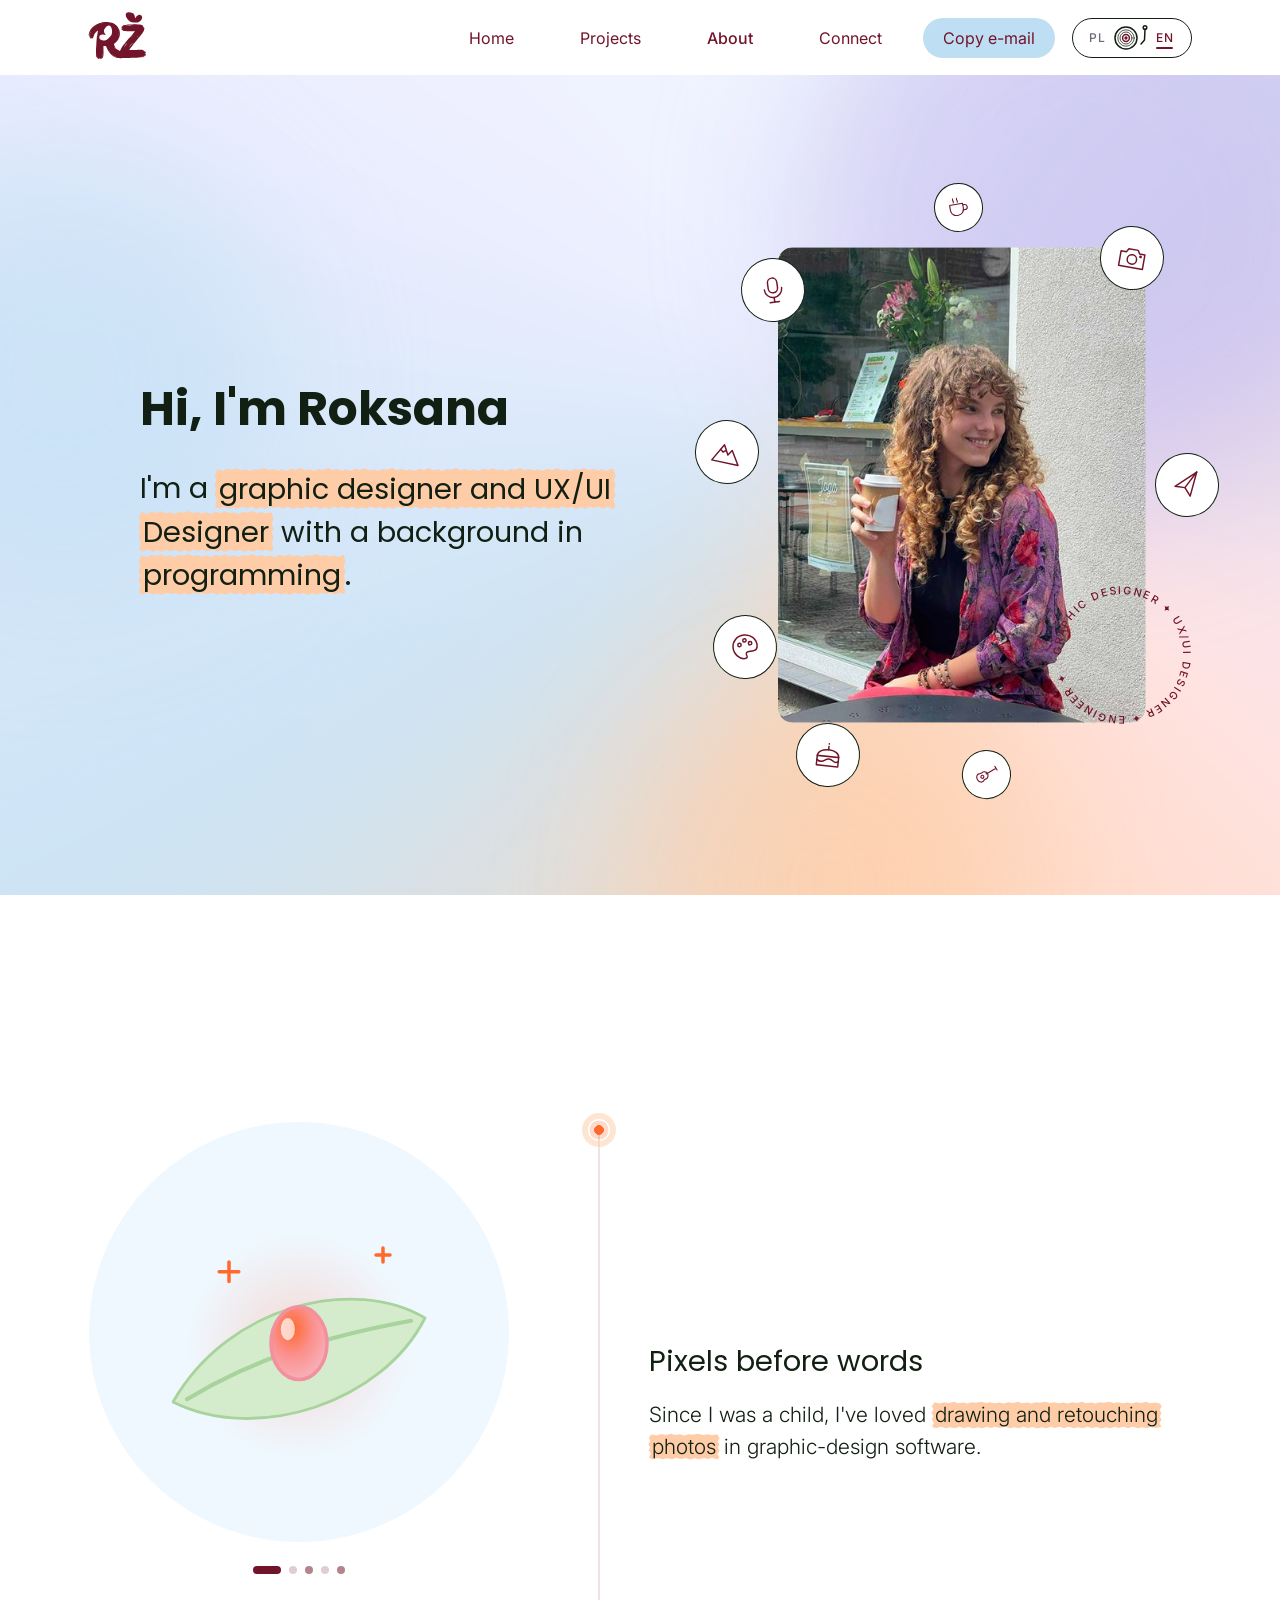
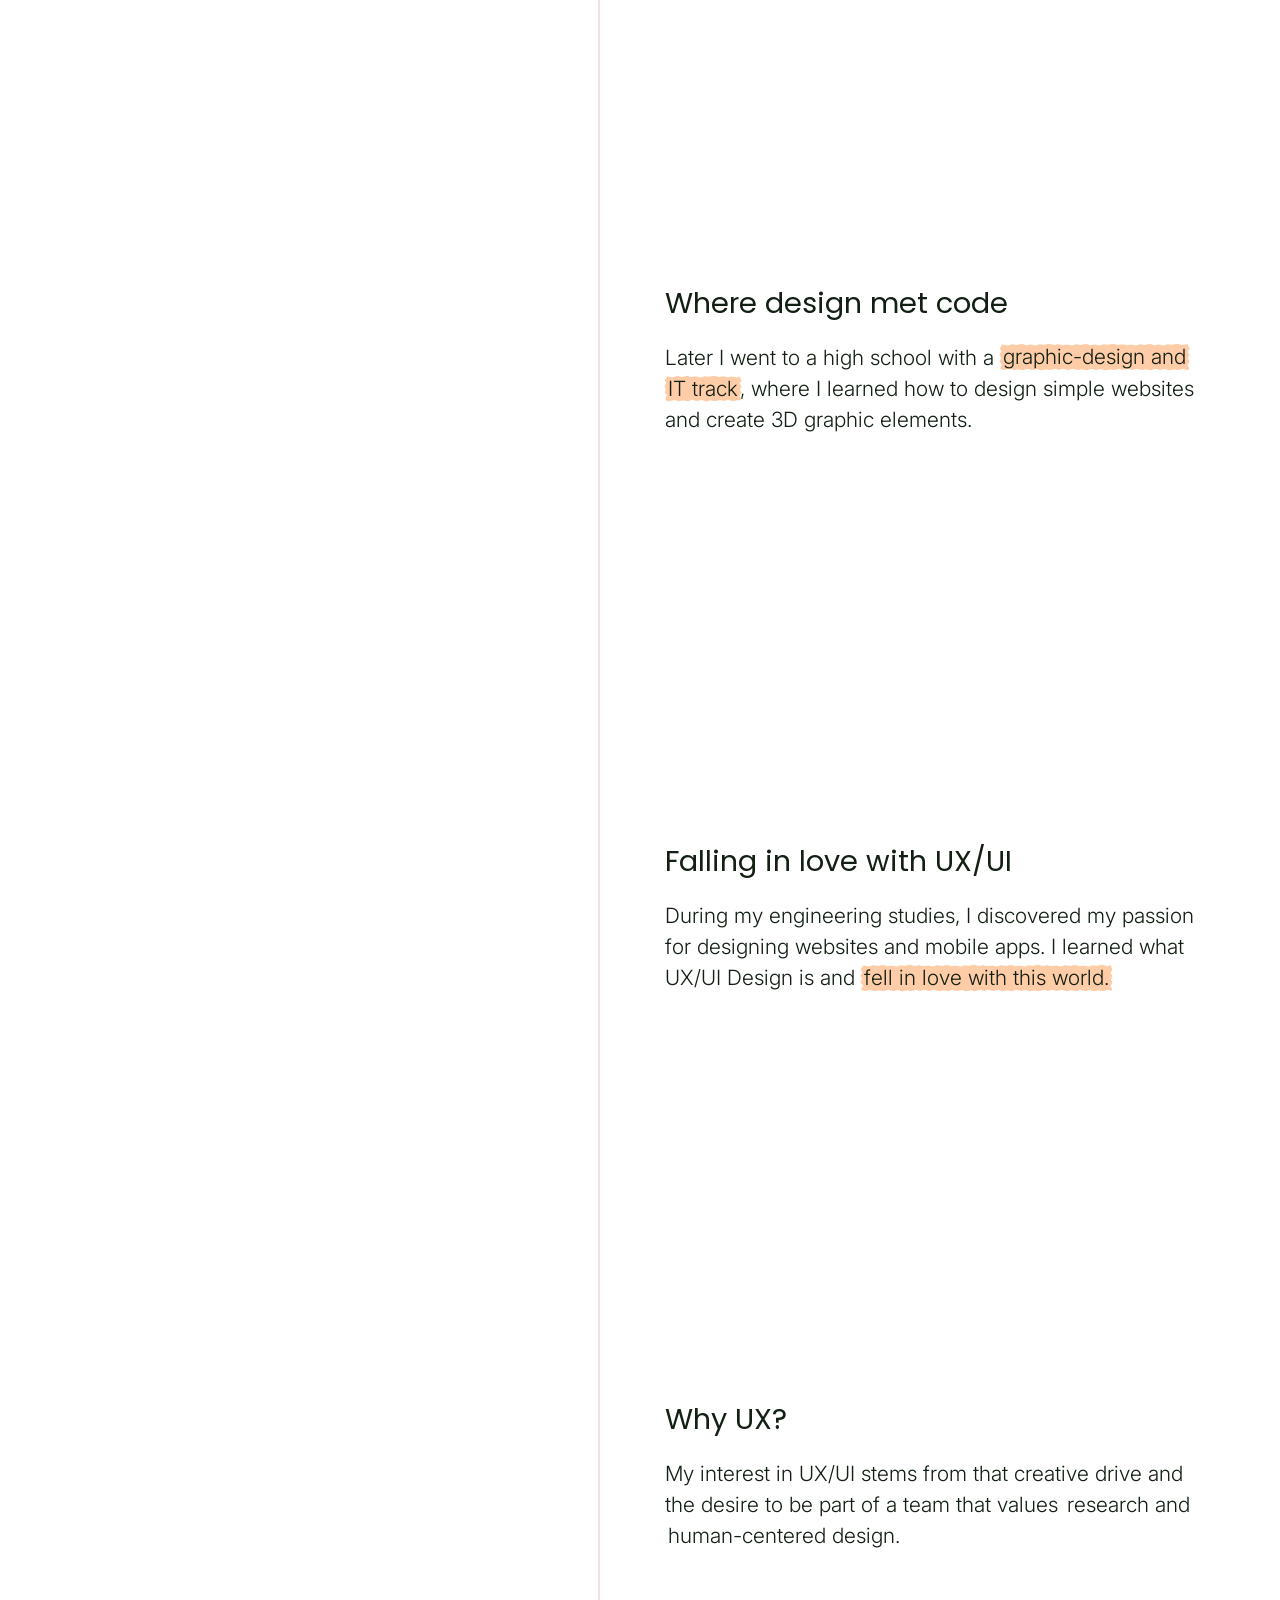
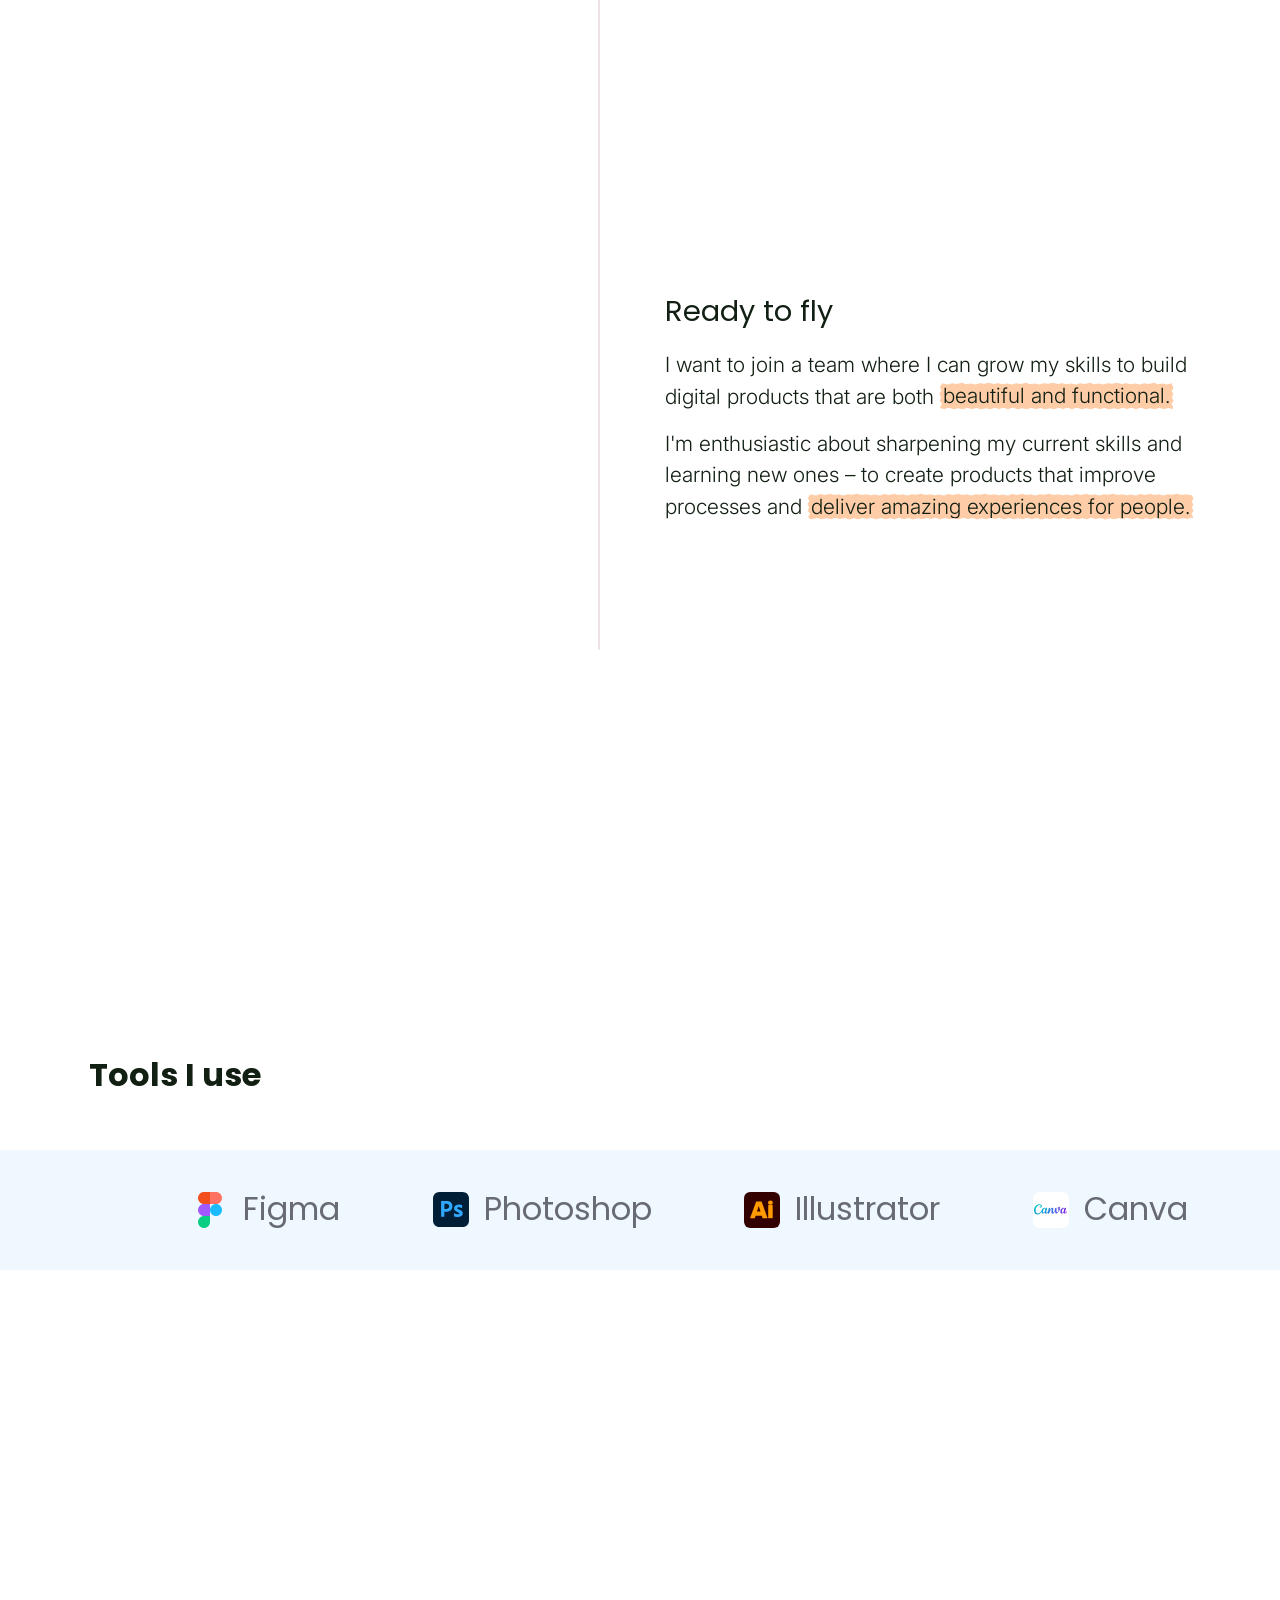
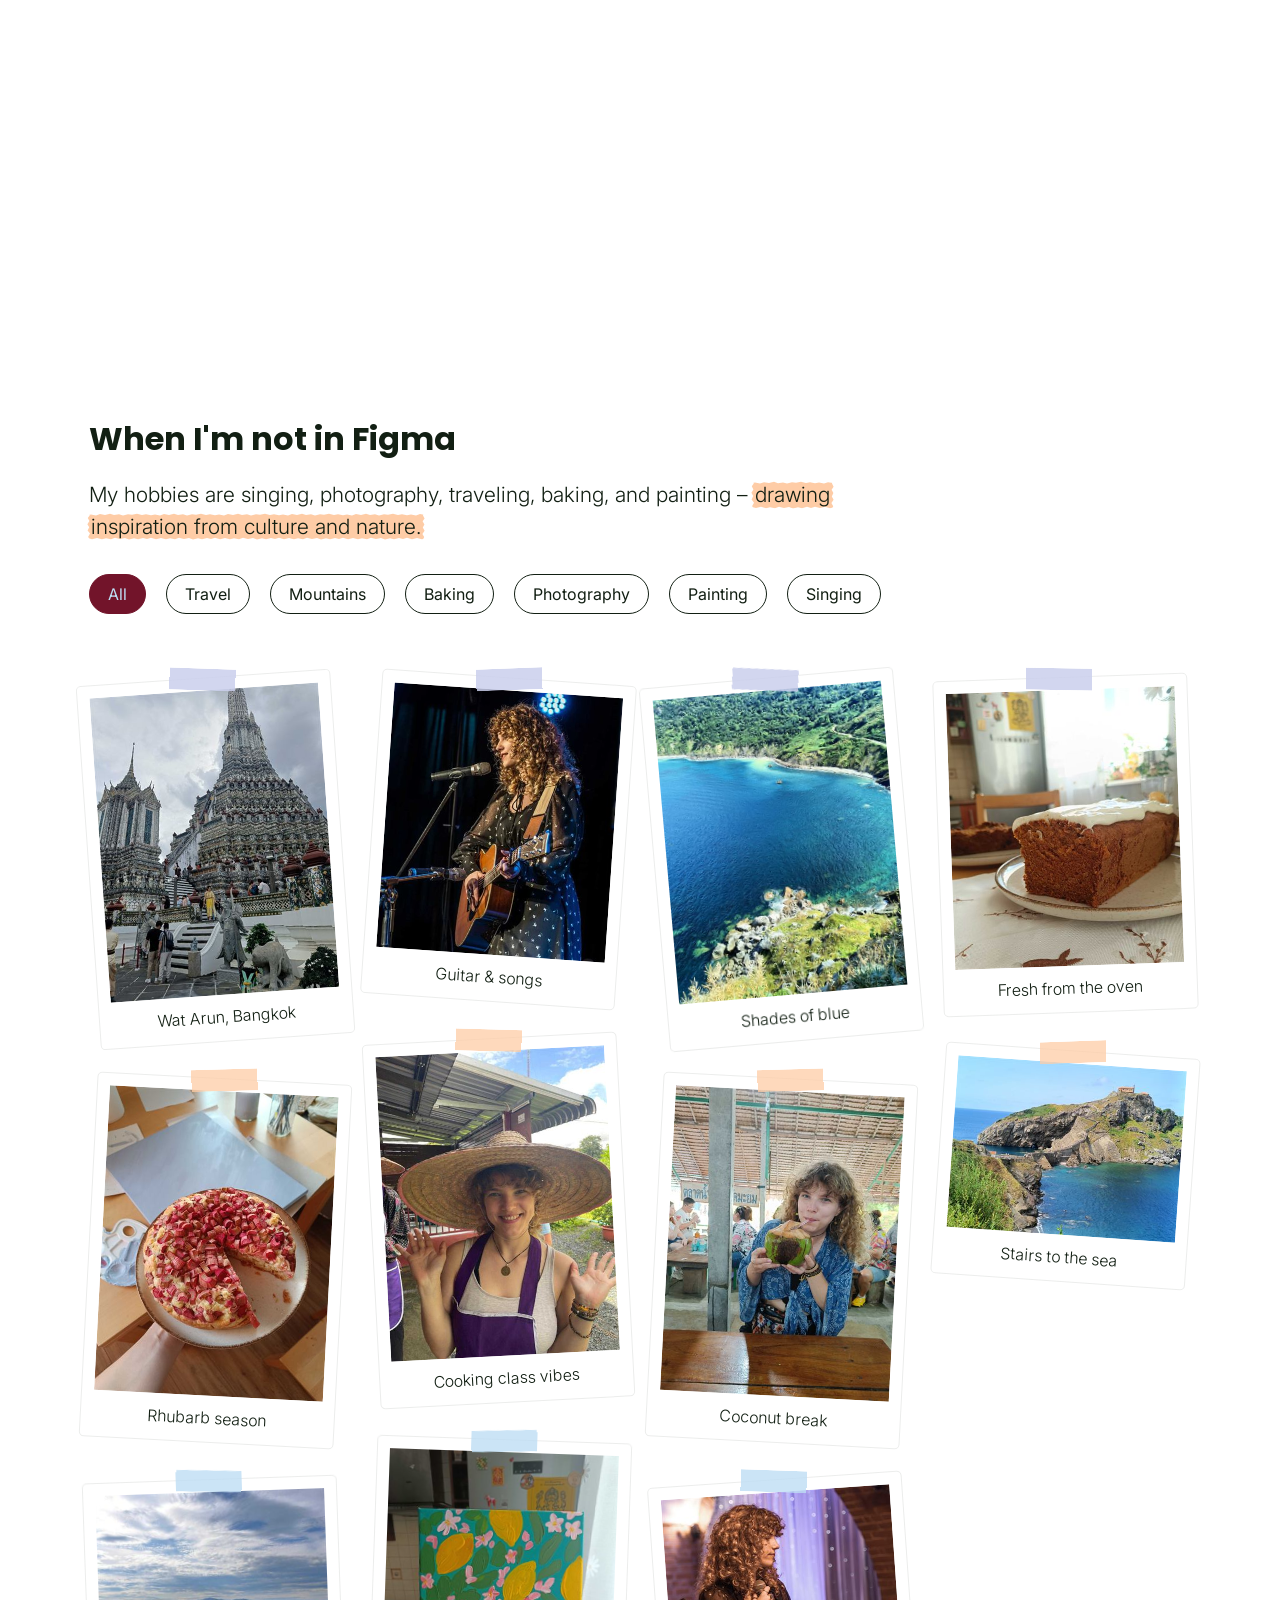
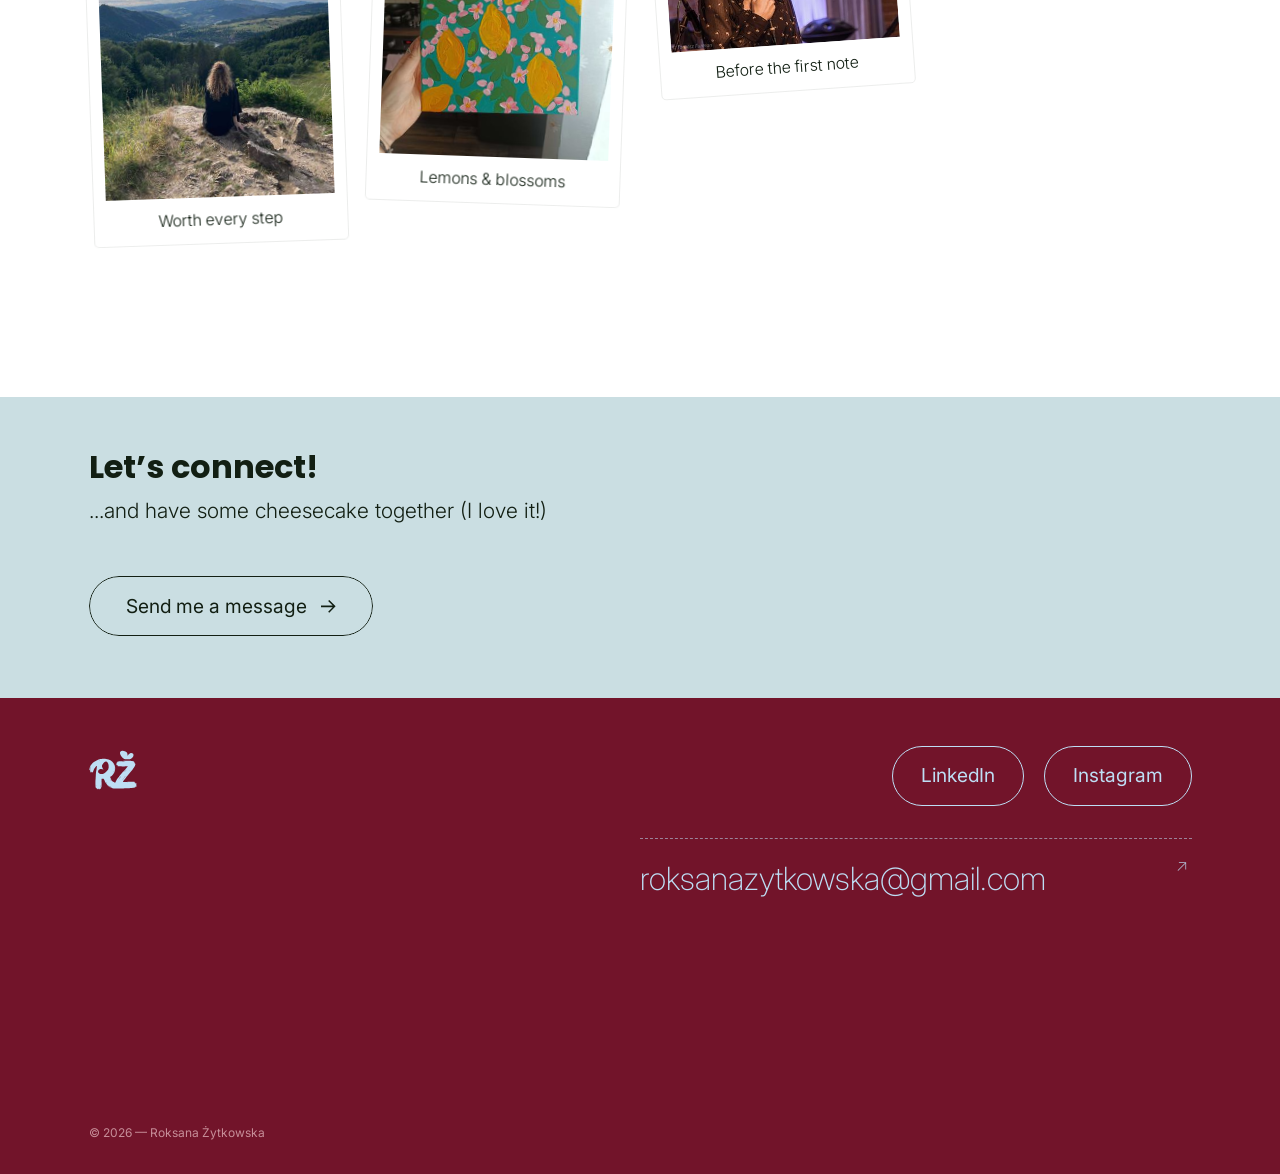
==== commit faee1817: "dodanie linkow" ====
--- a/about.html
+++ b/about.html
@@ -433,9 +433,9 @@
 
     <div class="site-footer__aside">
       <ul class="site-footer__social" aria-label="Social media">
-        <!-- PLACEHOLDER links -->
-        <li><a class="btn btn--on-dark" href="#" rel="noopener">LinkedIn</a></li>
-        <li><a class="btn btn--on-dark" href="#" rel="noopener">Instagram</a></li>
+        
+        <li><a class="btn btn--on-dark" href="https://www.linkedin.com/in/roksana-%C5%BCytkowska-874285223/" target="_blank" rel="noopener noreferrer">LinkedIn<span class="visually-hidden"> (opens in a new tab)</span></a></li>
+        <li><a class="btn btn--on-dark" href="https://www.instagram.com/roksana_design_/" target="_blank" rel="noopener noreferrer">Instagram<span class="visually-hidden"> (opens in a new tab)</span></a></li>
       </ul>
       <a class="footer-mail" href="mailto:roksanazytkowska@gmail.com">
         roksanazytkowska@gmail.com<span class="footer-mail__arrow" aria-hidden="true">↗</span>
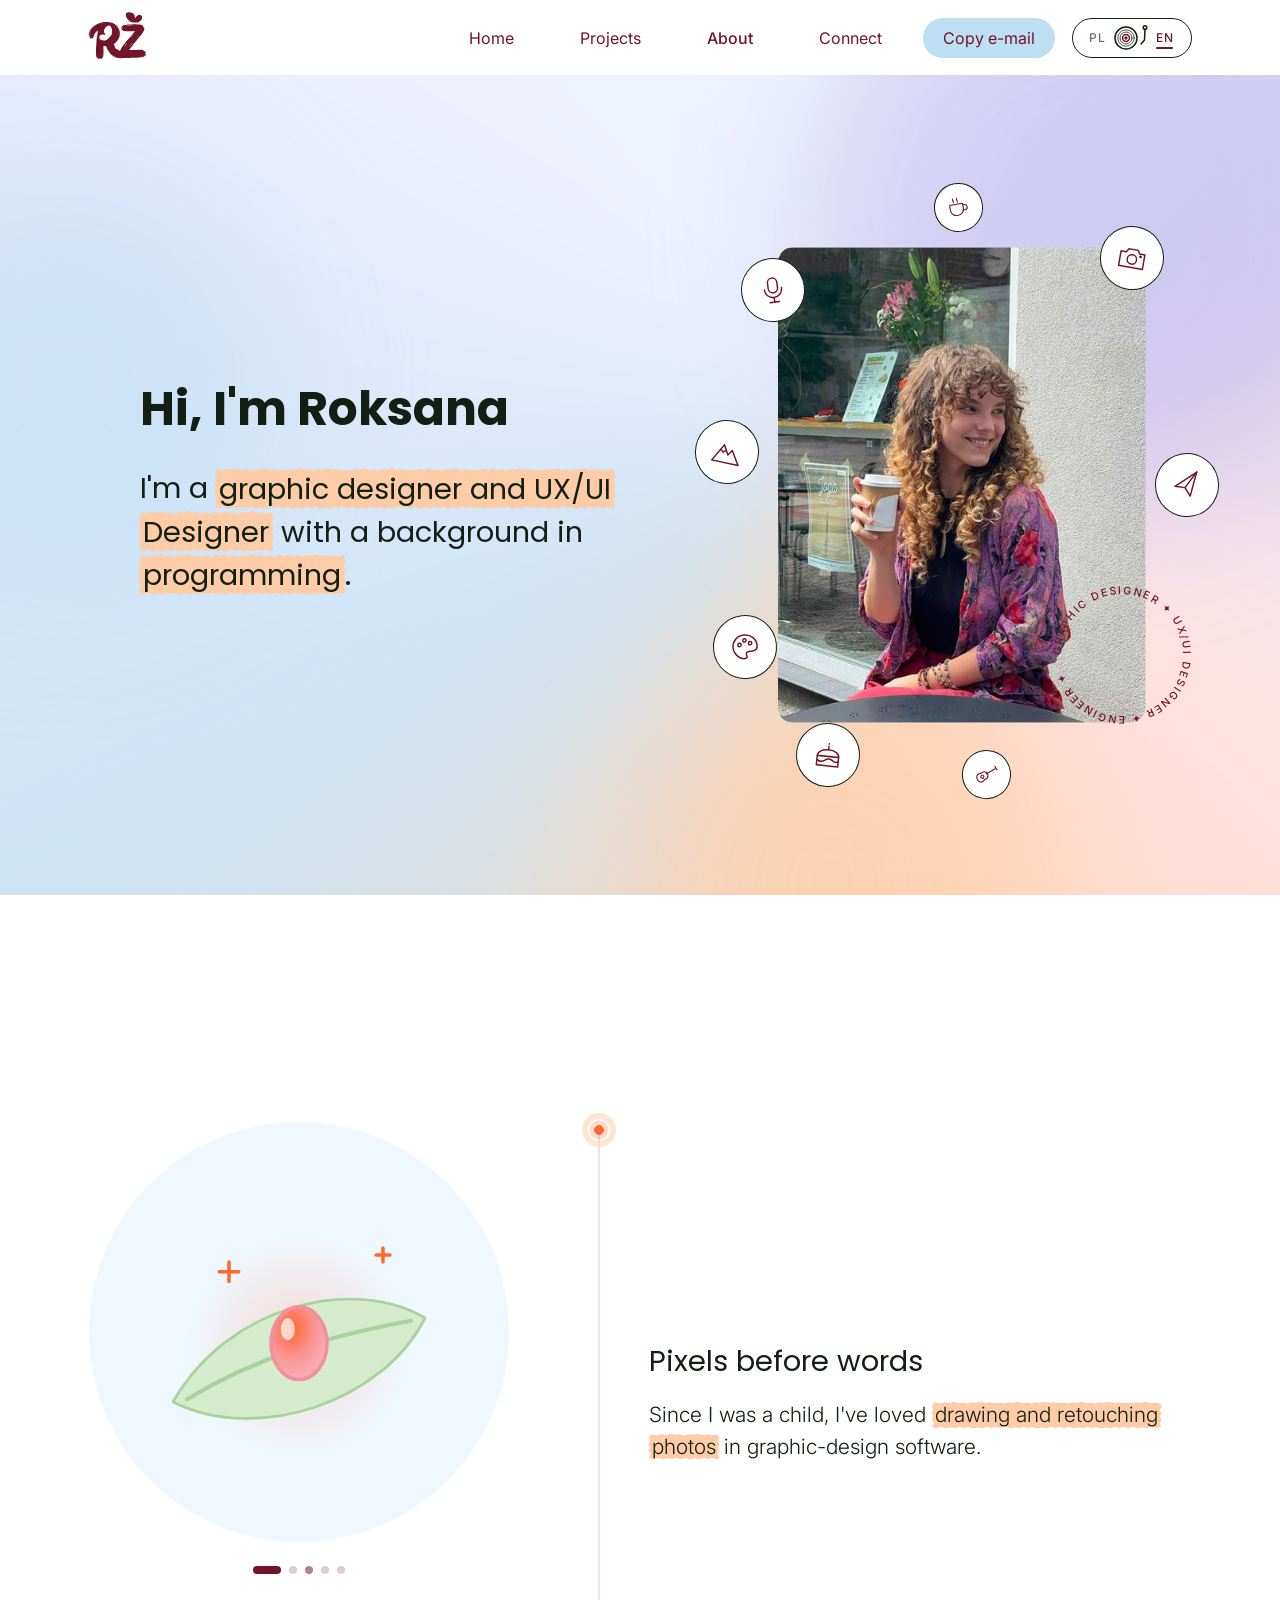
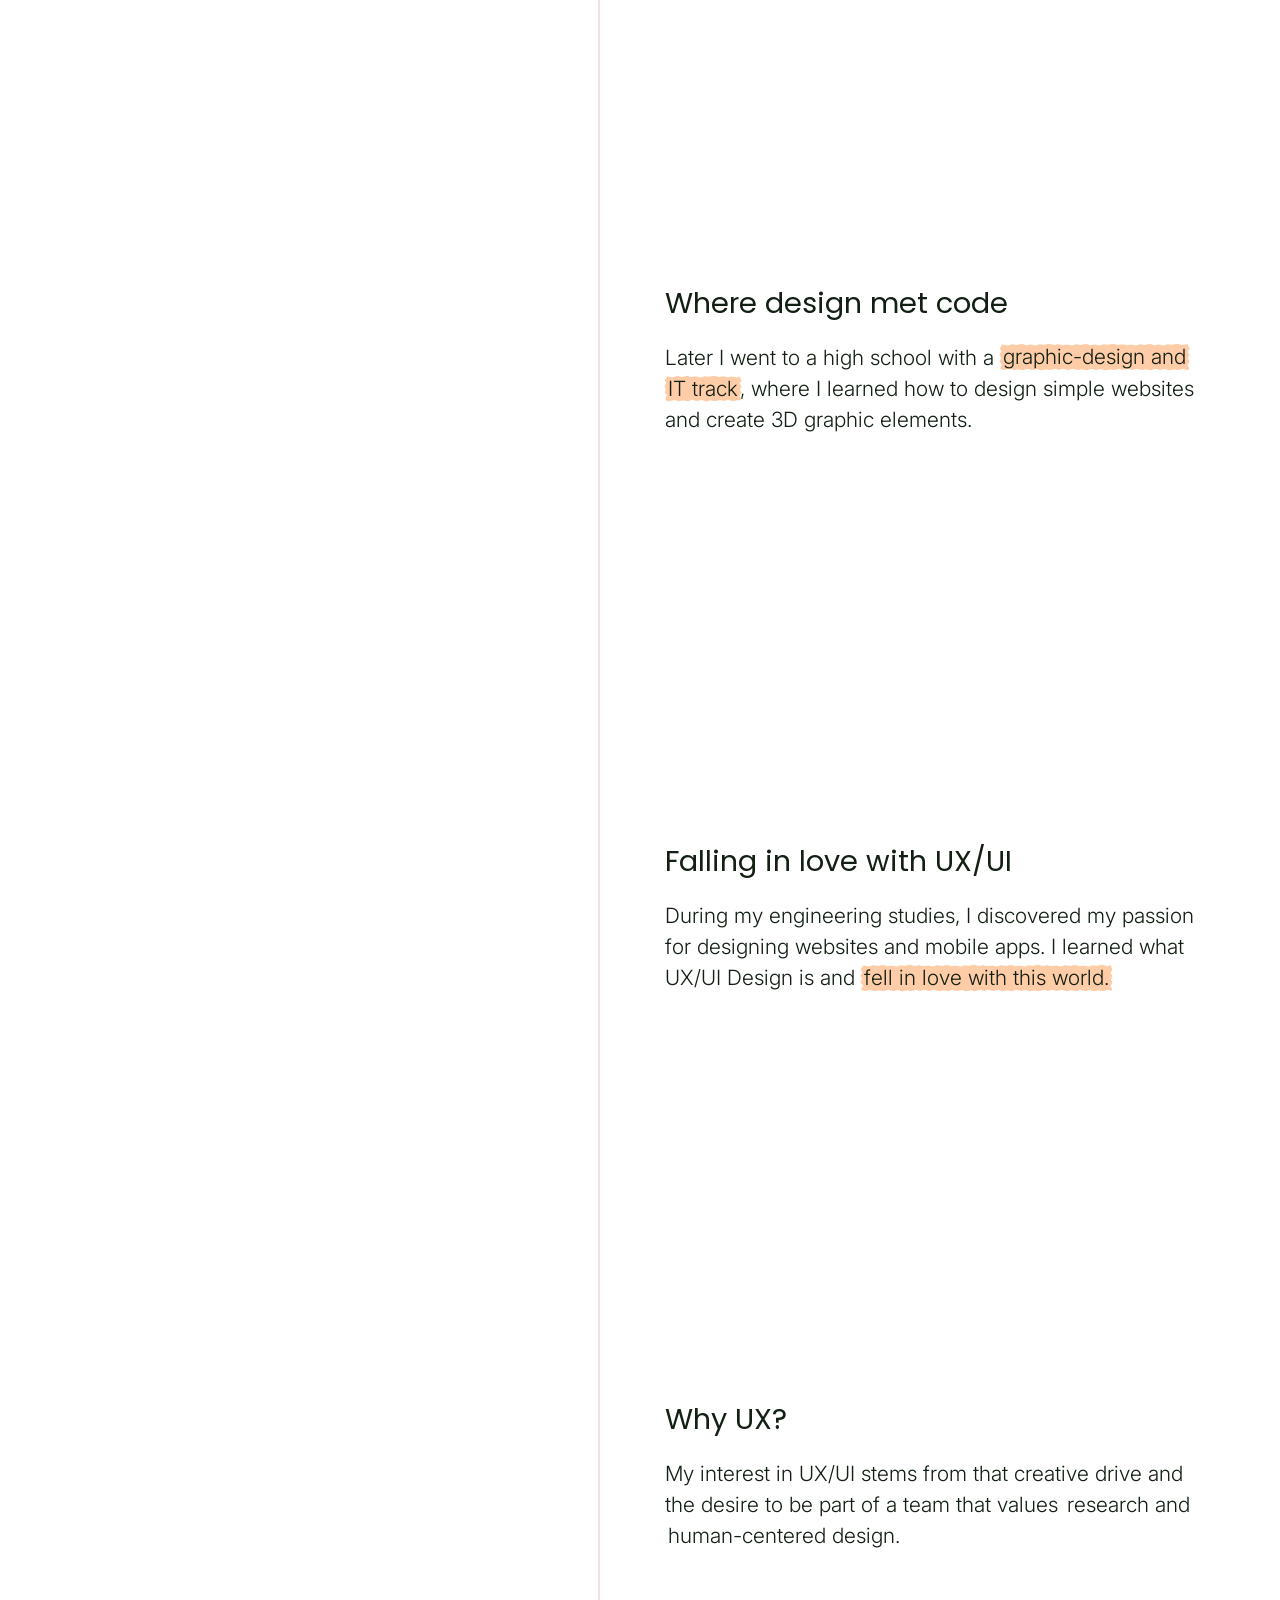
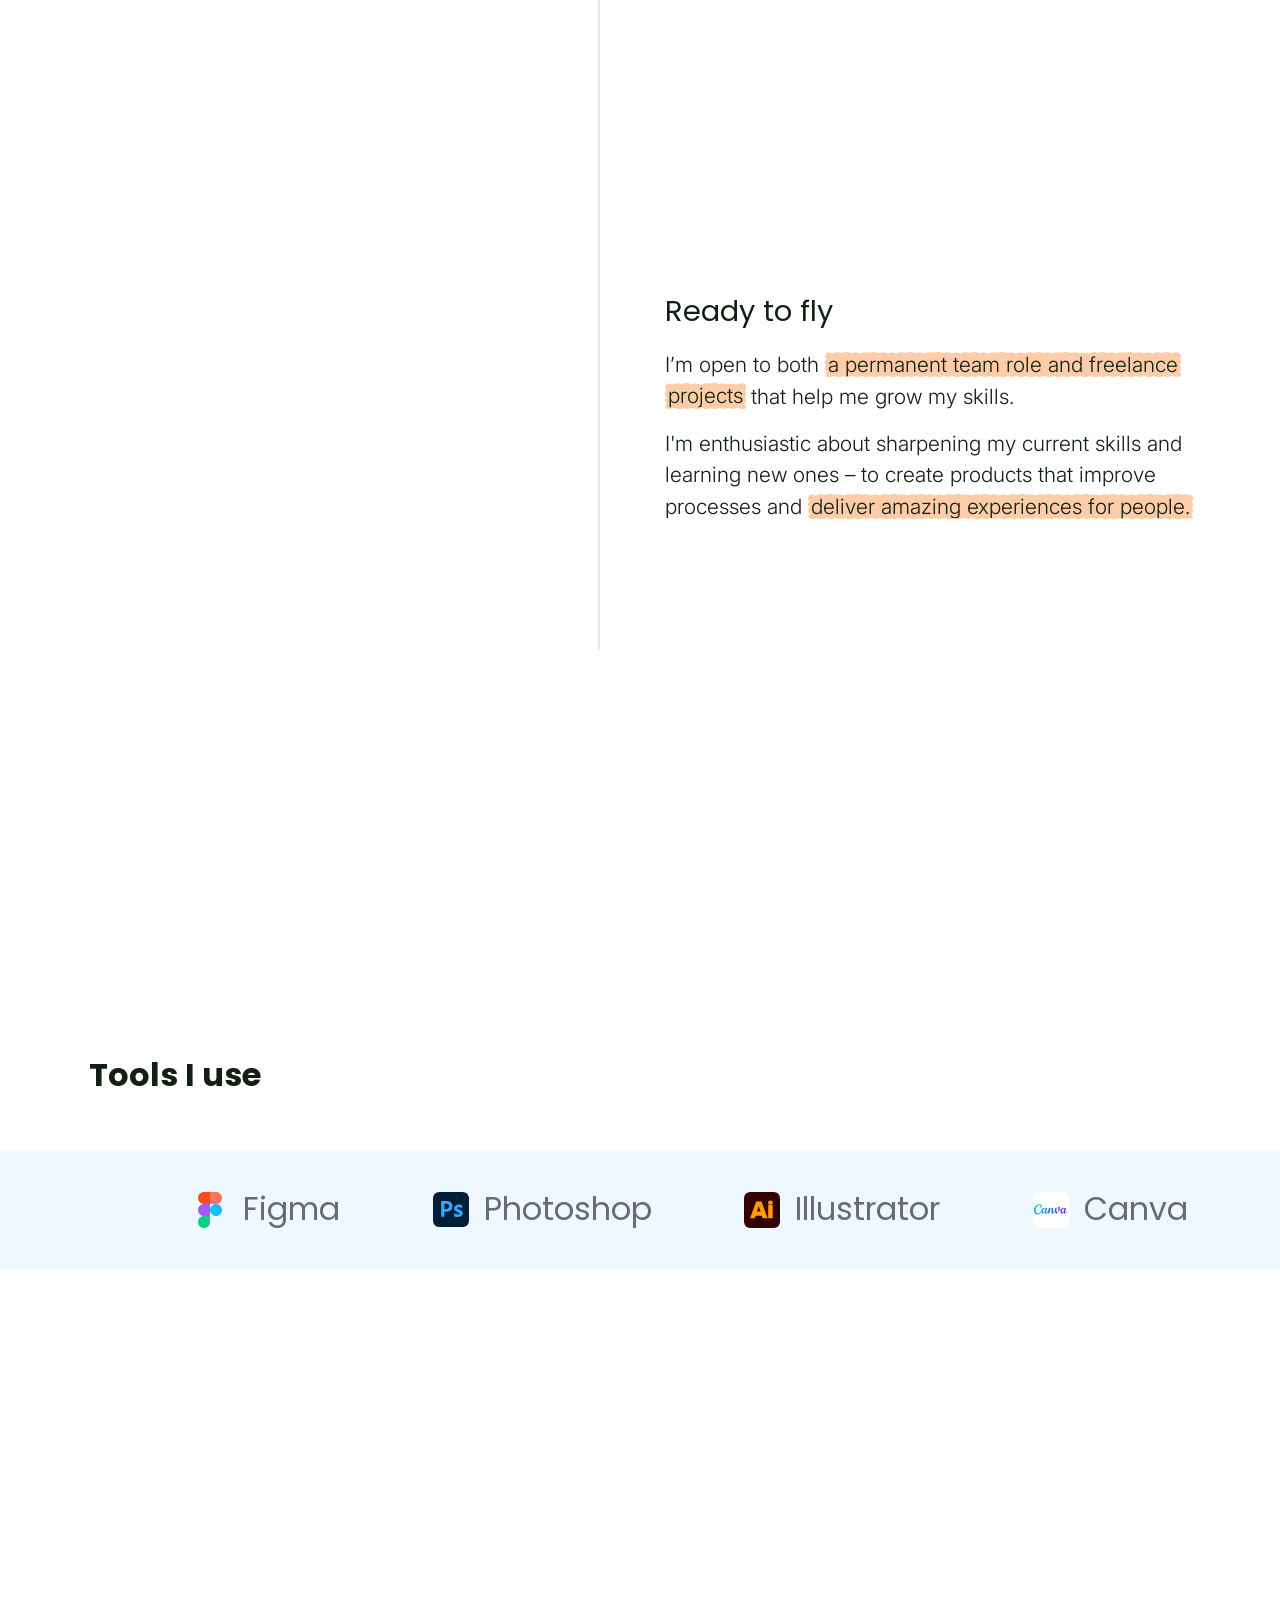
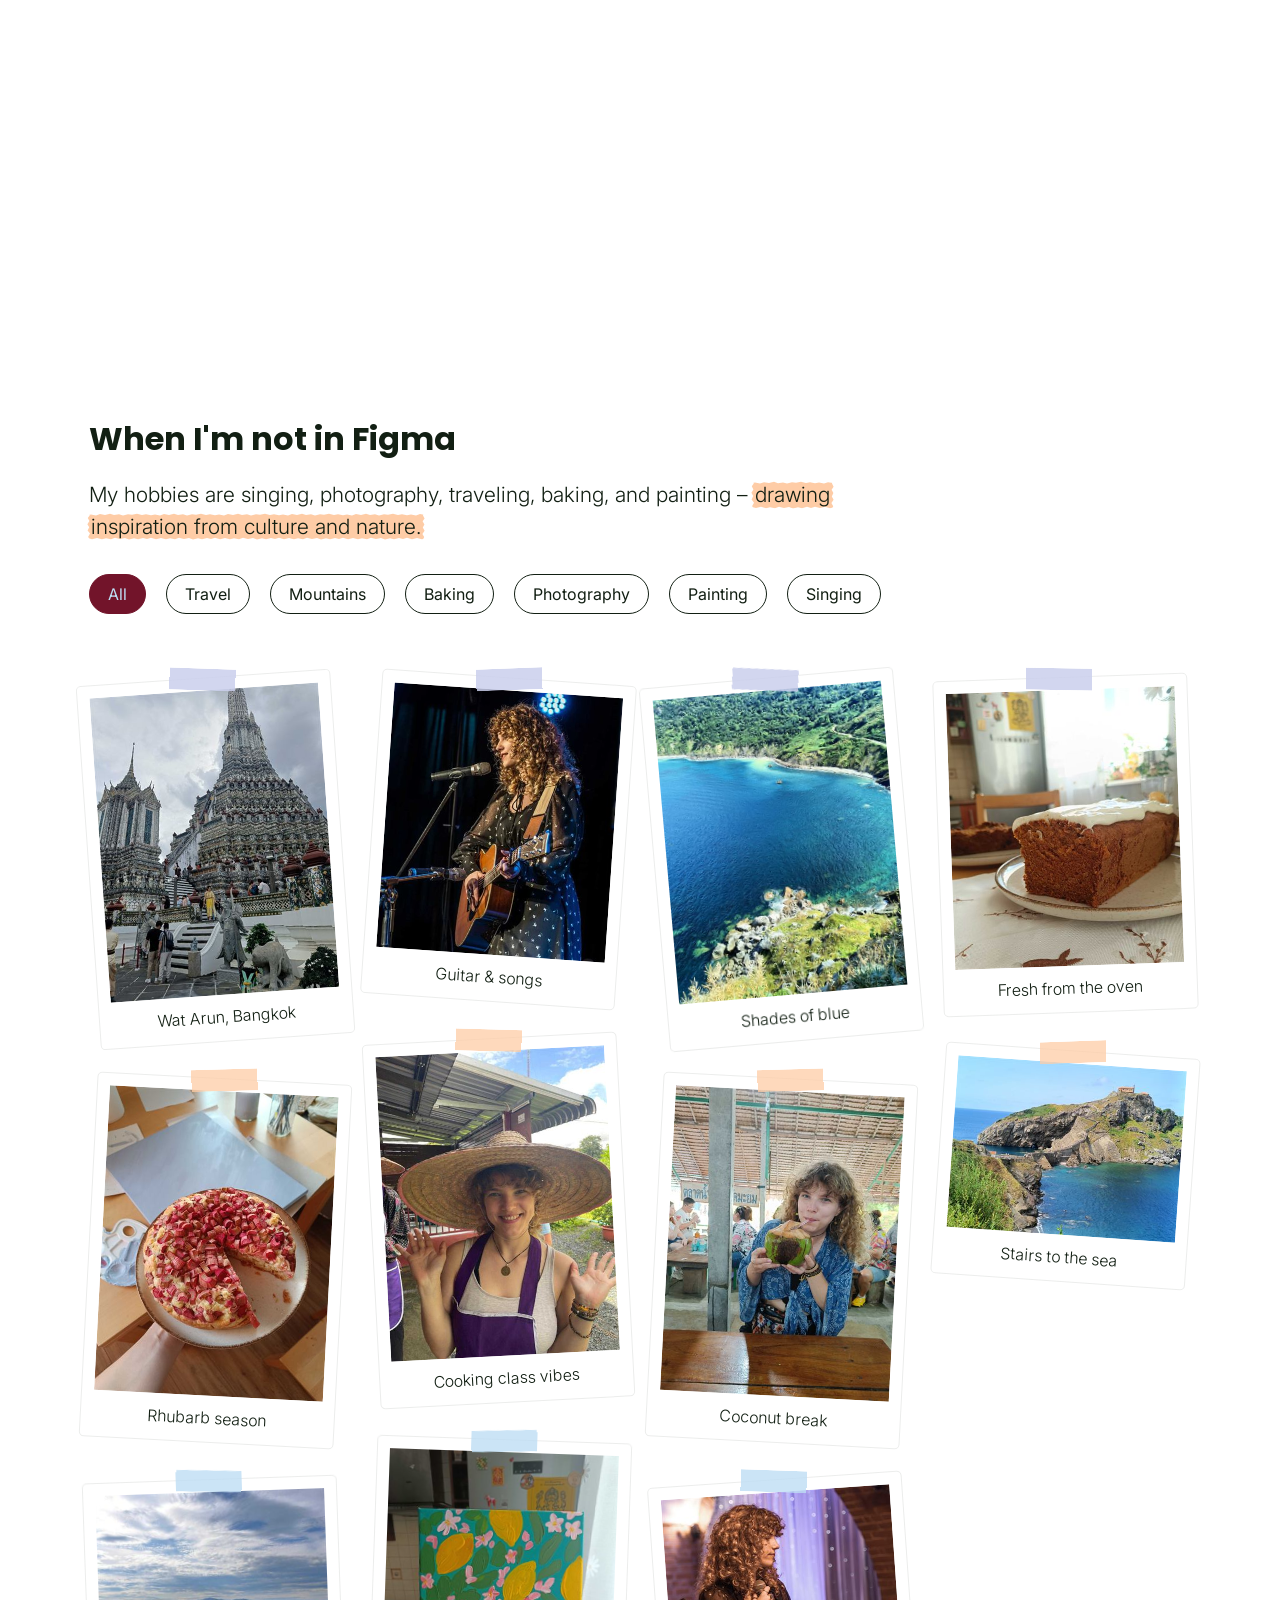
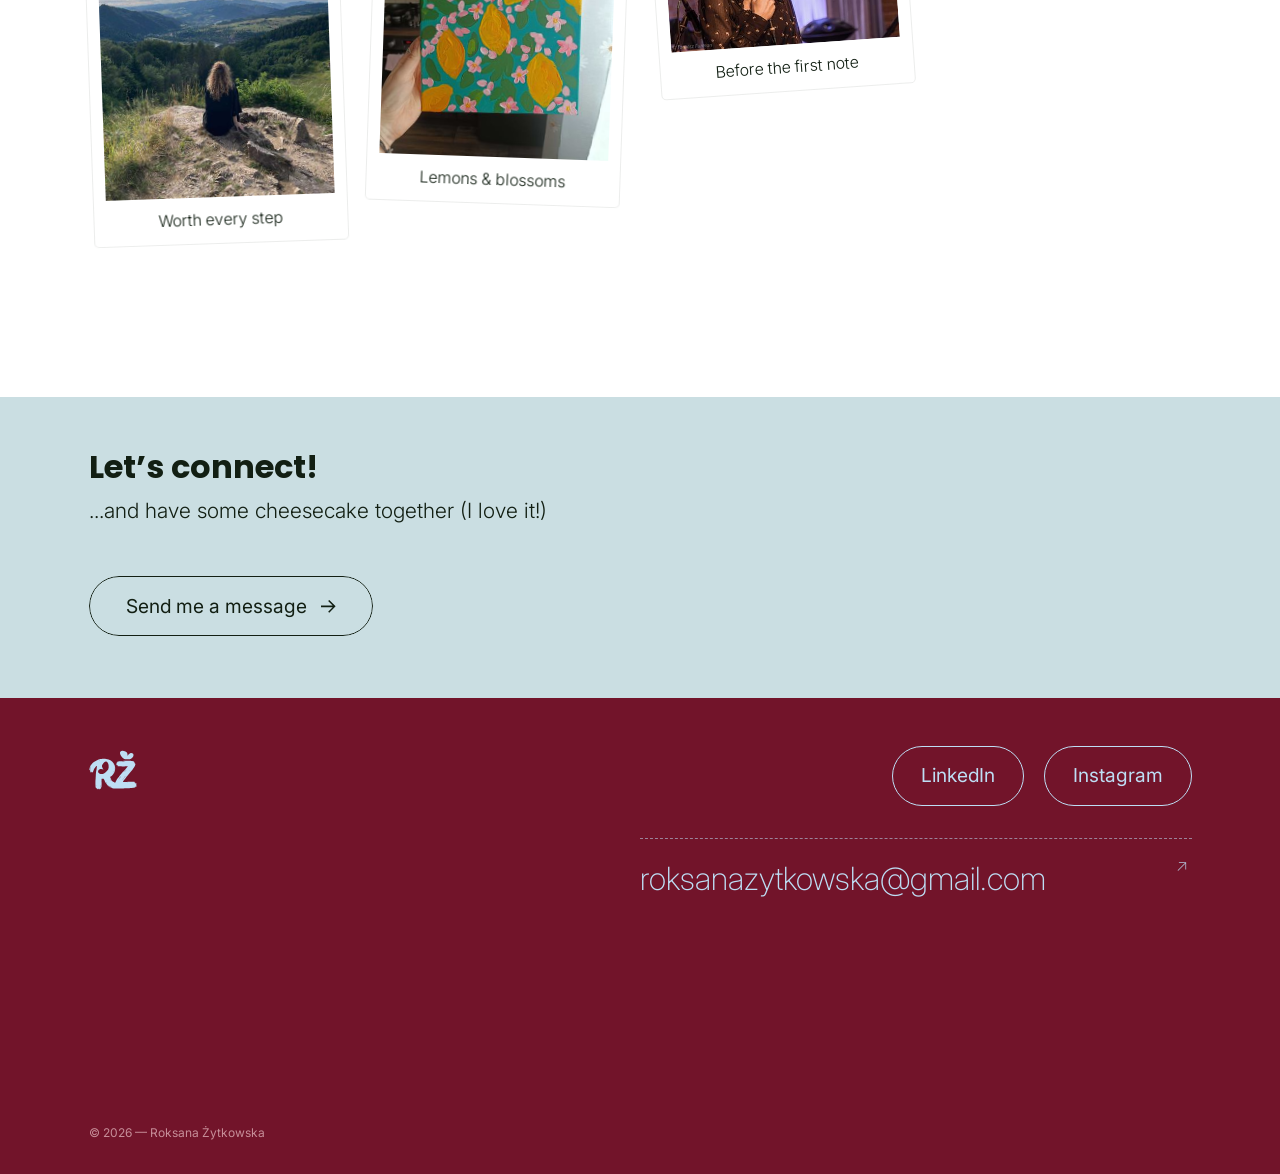
==== commit 81d547ca: "zmiany" ====
--- a/about.html
+++ b/about.html
@@ -21,7 +21,6 @@
 
   <script src="/js/i18n.js" defer></script>
   <script src="/js/main.js" defer></script>
-  <script src="/js/cursor-trail.js" defer></script>
   <script src="/js/home.js" defer></script>
   <script src="/js/about.js" defer></script>
 </head>
@@ -337,7 +336,7 @@
           </li>
           <li class="story__step" data-step="5">
             <h3 class="h3 story__title">Ready to fly</h3>
-            <p class="h5 story__text">I want to join a team where I can grow my skills to build digital products that are both <mark class="marker">beautiful and functional.</mark></p>
+            <p class="h5 story__text">I’m open to both <mark class="marker">a permanent team role and freelance projects</mark> that help me grow my skills.</p>
             <p class="h5 story__text">I'm enthusiastic about sharpening my current skills and learning new ones – to create products that improve processes and <mark class="marker">deliver amazing experiences for people.</mark></p>
           </li>
         </ol>
